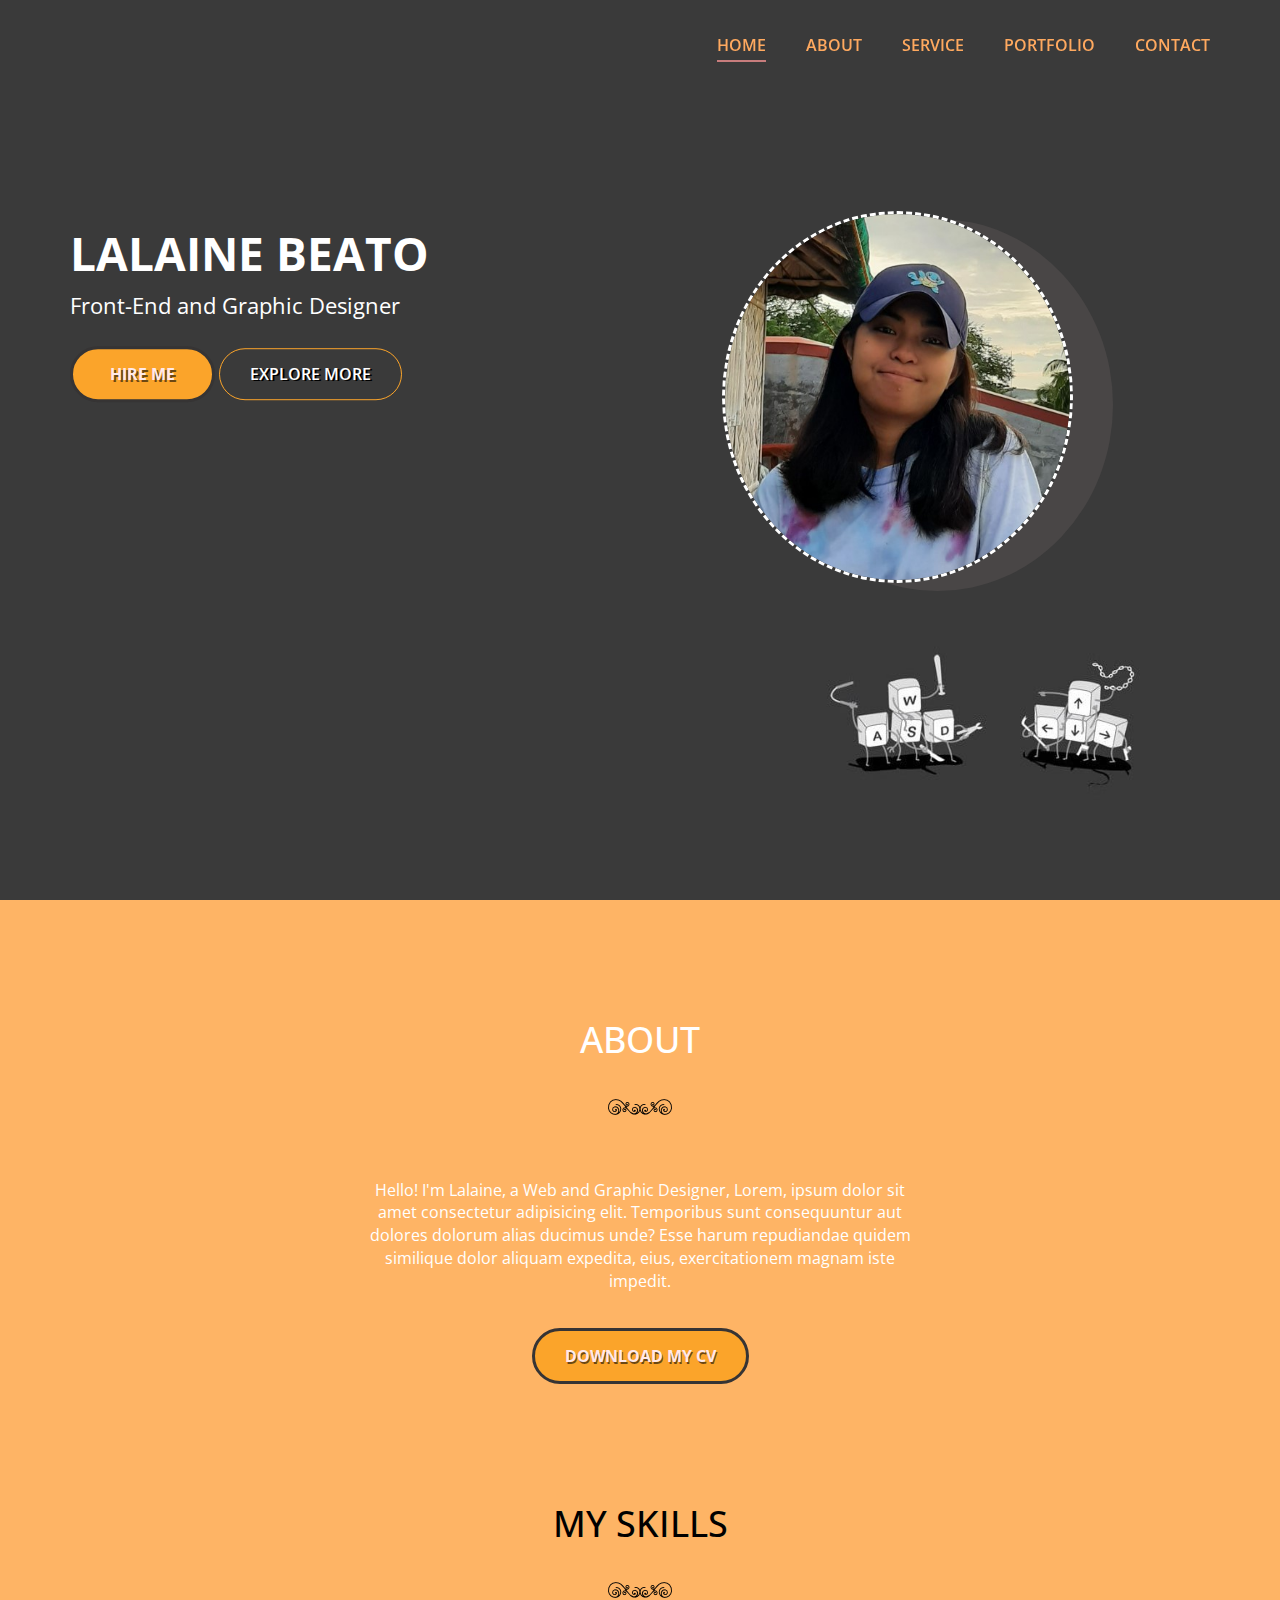
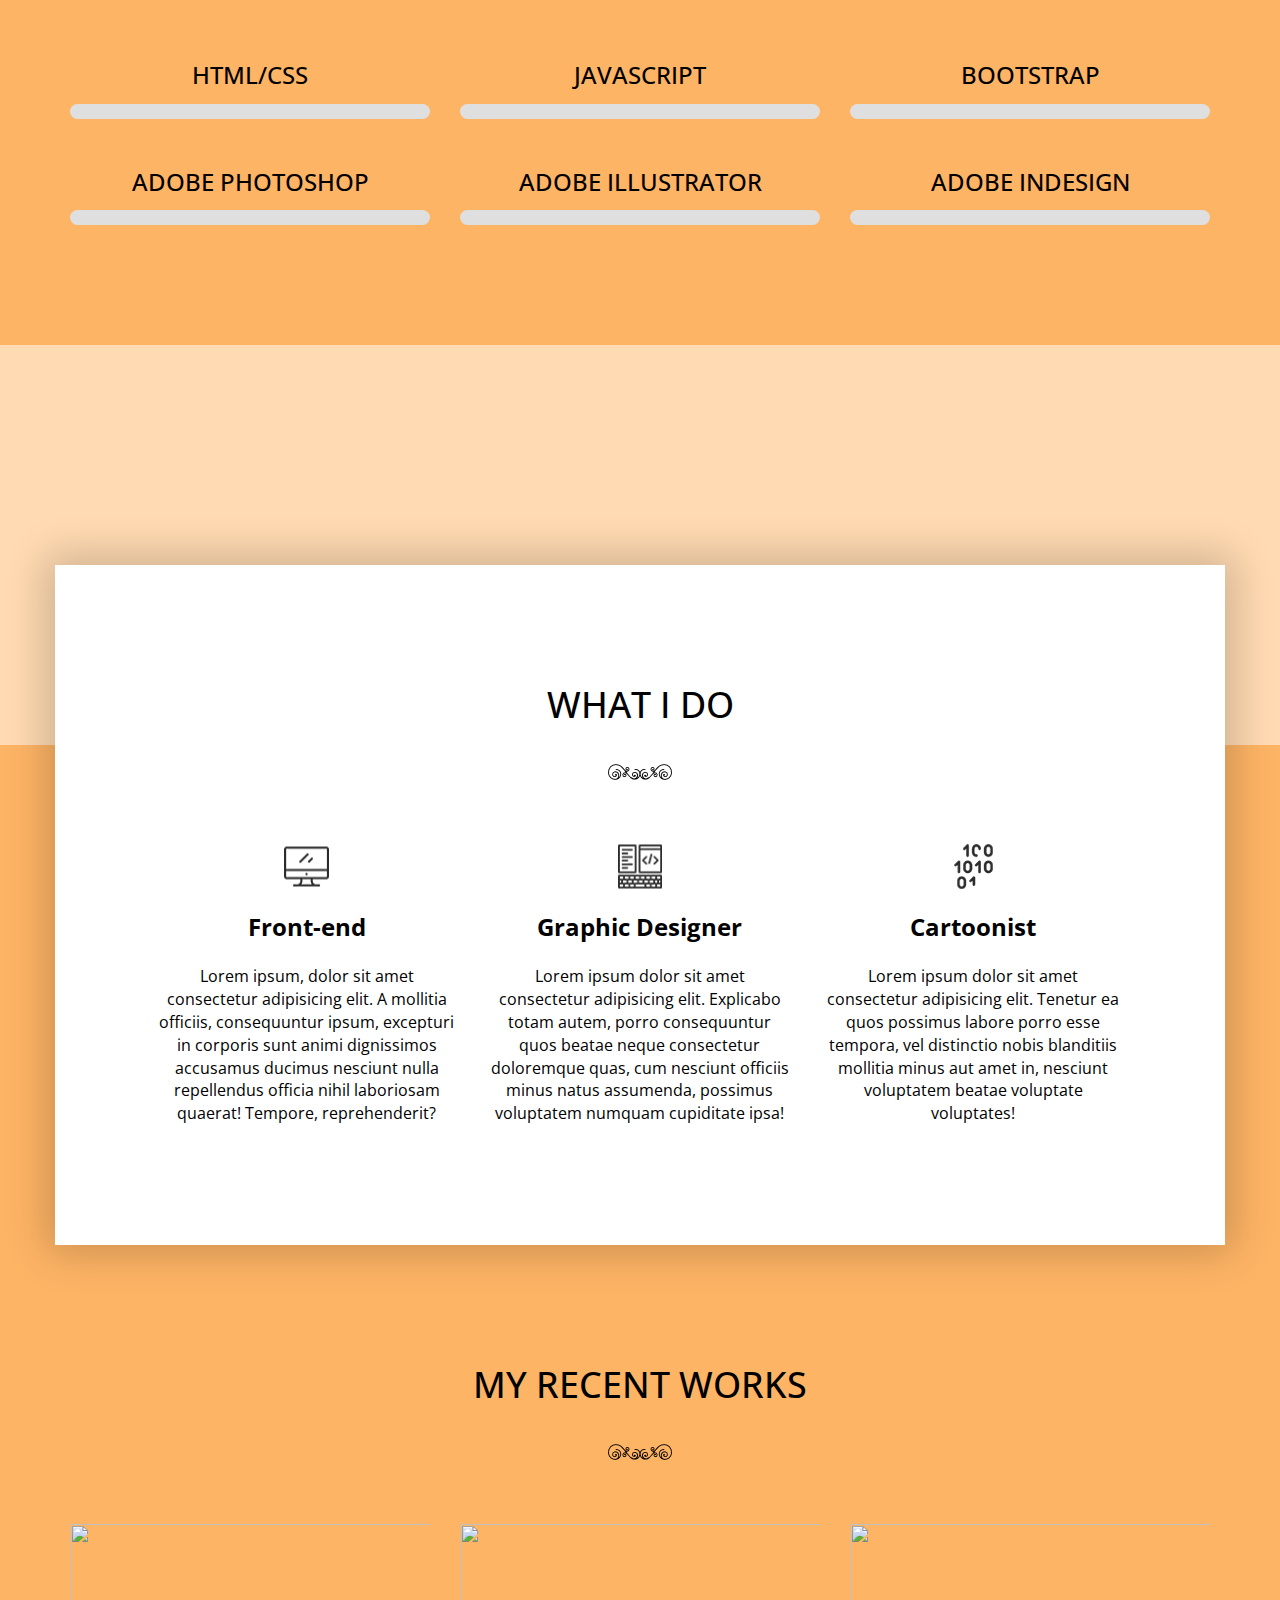
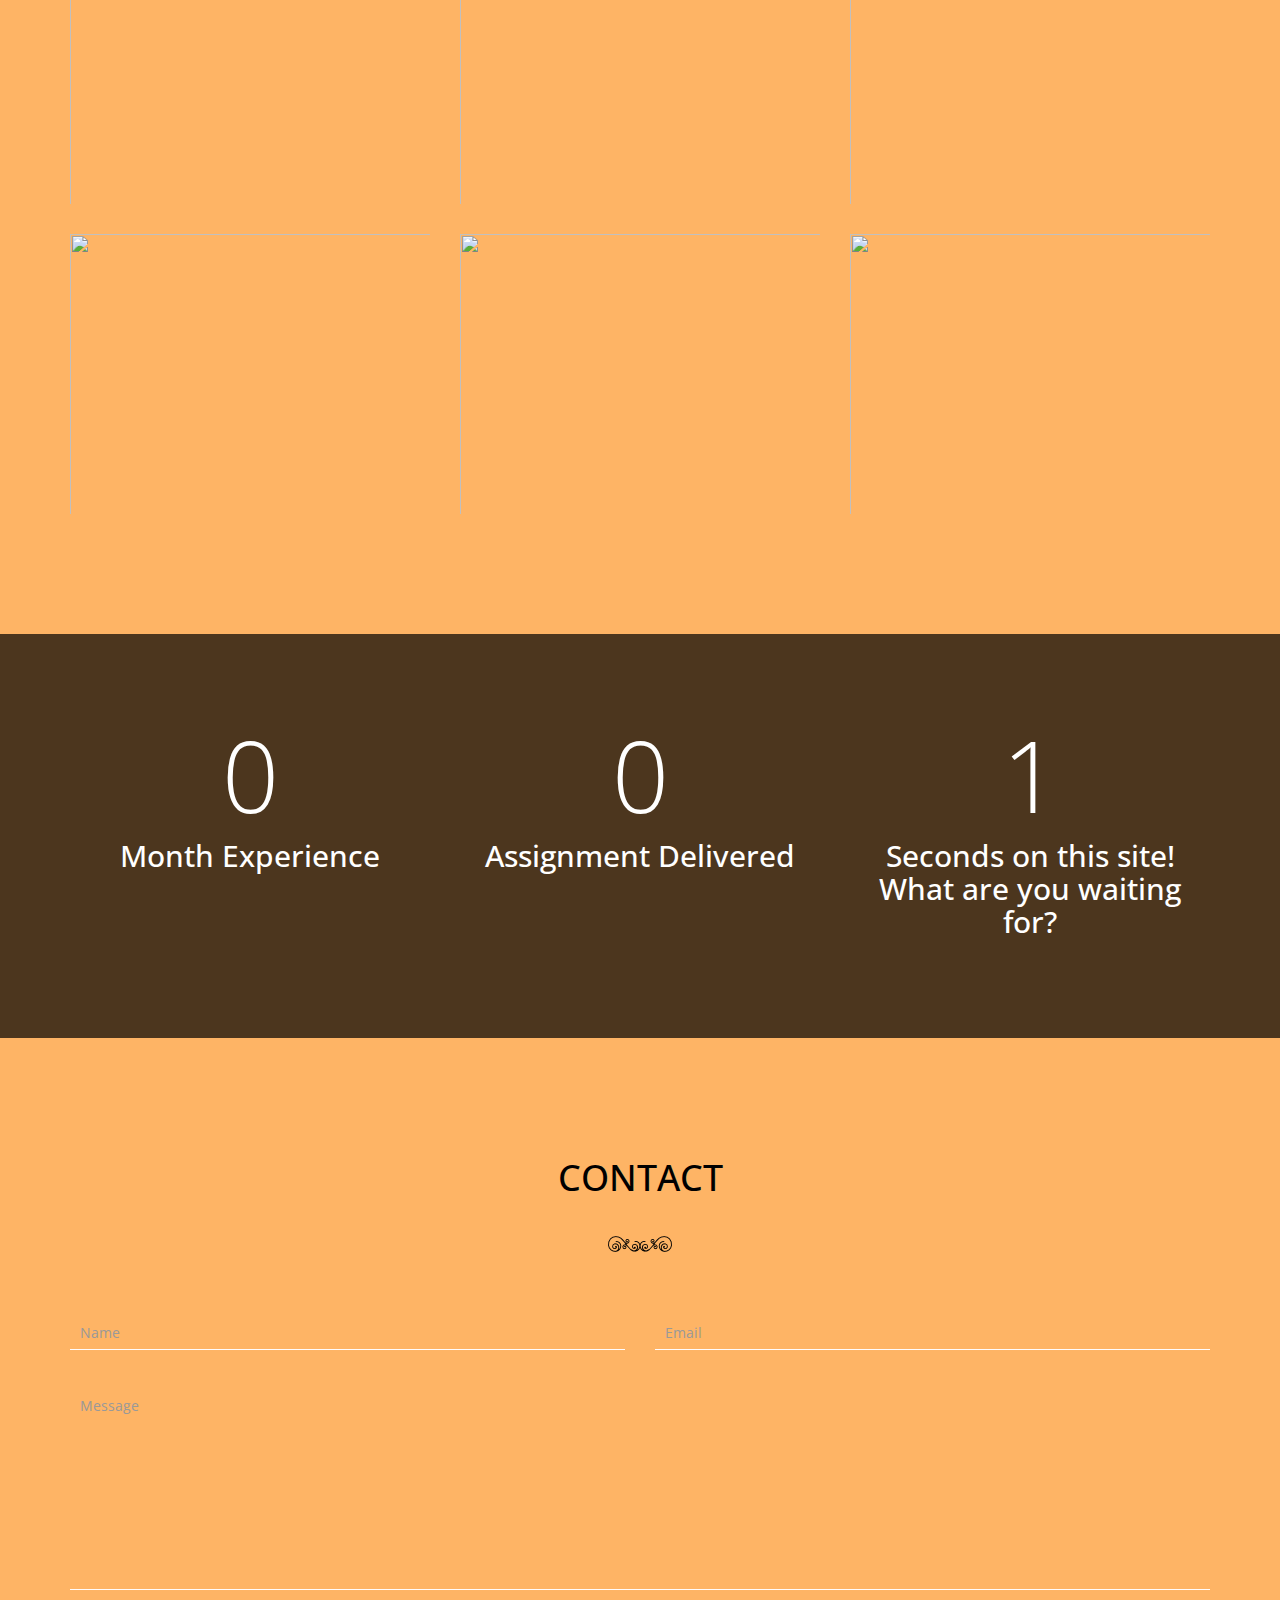
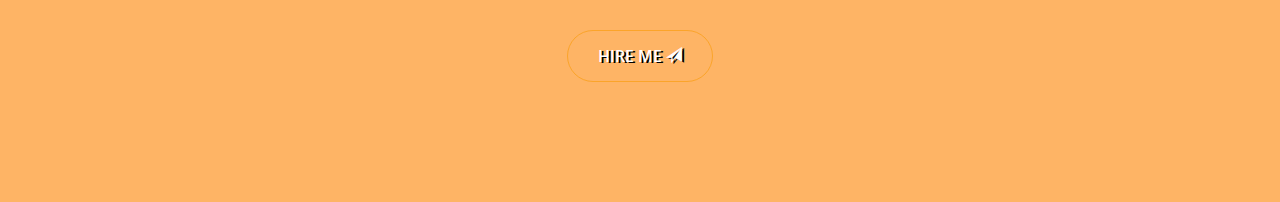
==== lalainePortfolio_2022/index.html @ b818419c "project1 and portfolio upload" ====
<!DOCTYPE html>
<html lang="en">
<head>

    <!-- Basic Page Needs
    ================================================== -->
    <meta http-equiv="Content-Type" content="text/html; charset=utf-8">
    <meta http-equiv="X-UA-Compatible" content="IE=edge">

    <title>Lalaine_Portfolio</title>

    <meta name="description" content="">
    <meta name="author" content="">
    <meta name="keywords" content="">

    <!-- Mobile Specific Metas
    ================================================== -->
    <meta name="viewport" content="width=device-width, minimum-scale=1.0, maximum-scale=1.0">
    <meta name="apple-mobile-web-app-capable" content="yes" />

    <!-- Fonts -->
    <link href="https://fonts.googleapis.com/css?family=Open+Sans:300,400,600,700" rel="stylesheet">

    <!-- 
    ================================================== -->
    <link rel="apple-touch-icon" sizes="180x180" href="">
    <link rel="icon" type="image/png" sizes="16x16" href="">

    <!-- Stylesheets
    ================================================== -->
    <!-- Bootstrap core CSS -->
    <link href="assets/css/bootstrap.min.css" rel="stylesheet">

    <!-- Custom styles for this template -->
    <link href="assets/css/style.css" rel="stylesheet">
    <link href="assets/css/responsive.css" rel="stylesheet">

    <!-- HTML5 shim and Respond.js IE8 support of HTML5 elements and media queries -->
    <!--[if lt IE 9]>
    <script src="https://oss.maxcdn.com/libs/html5shiv/3.7.0/html5shiv.js"></script>
    <script src="https://oss.maxcdn.com/libs/respond.js/1.4.2/respond.min.js"></script>
    <![endif]-->

</head>
<body>

    <header id="masthead" class="site-header" data-anchor-target=".hero" data-top="background: rgba(200,255,255,0); padding: 30px 0; box-shadow: 0px 0px 20px 6px rgba(0, 0, 0, 0);" data-top-bottom="background: rgba(255,255,255,1); padding: 10px 0; box-shadow: 0px 0px 20px 6px rgba(0, 0, 0, 0.2);">
        <nav id="primary-navigation" class="site-navigation">
            <div class="container">
                <div class="navbar-header page-scroll">

                    <button type="button" class="navbar-toggle collapsed" data-target="#portfolio-perfect-collapse" aria-expanded="false" >
                        <span class="icon-bar"></span>
                        <span class="icon-bar"></span>
                        <span class="icon-bar"></span>
                    </button>
                    
                    <a href="#hero" class="site-logo"><img src="" alt=""></a>

                </div><!-- /.navbar-header -->

                <div class="main-menu" id="portfolio-perfect-collapse">

                    <ul class="nav navbar-nav navbar-right">

                        <li class="page-scroll"><a href="#hero">Home</a></li>
                        <li class="page-scroll"><a href="#about">About</a></li>
                        <li class="page-scroll"><a href="#service">Service</a></li>
                        <li class="page-scroll"><a href="#portfolio">Portfolio</a></li>
                        <li class="page-scroll"><a href="#contact">Contact</a></li>
                        
                    </ul><!-- /.navbar-nav -->

                </div><!-- /.navbar-collapse -->

            </div>
        </nav><!-- /.primary-navigation -->
    </header><!-- /#header -->

    <div id="hero" class="hero">
        <div class="container">
            <div class="row">

                <div class="col-md-6">
                    <h1>Lalaine Beato</h1>
                    <div class="page-scroll">
                        <p class="job-title">Front-End and Graphic Designer</p>
                        <a href="#contact" class="btn btn-fill ">Hire me</a>
                        <div class="clearfix visible-xxs"></div>
                        <a href="#portfolio" class="btn btn-border">Explore more</a>
                    </div>
                </div>
            
                <div class="hero-img1">
                    <img src="assets/img/lal.jpg" alt="">
                </div>

            </div>
        </div>
    </div><!-- /.hero -->

    <main id="main" class="site-main">

        <section id="about" class="site-section section-about text-center">
            <div class="container">
                <div class="row">
                    <div class="col-md-6 col-md-offset-3">
                        <h2>About</h2>
                        <img src="assets/img/lines.png" class="img-lines" alt="lines">
                        <p>Hello! I'm Lalaine, a Web and Graphic Designer, Lorem, ipsum dolor sit amet consectetur adipisicing elit. Temporibus sunt consequuntur aut dolores dolorum alias ducimus unde? Esse harum repudiandae quidem similique dolor aliquam expedita, eius, exercitationem magnam iste impedit.</p>
                        <a href="" class="btn btn-fill" target="_blank" download>Download my cv</a>
                    </div>
                </div>
            </div>
        </section><!-- /.secton-about -->

        <section class="site-section section-skills">
            <div class="container">
                <div class="text-center">
                    <h3>My Skills</h3>
                    <img src="assets/img/lines.png" class="img-lines" alt="lines">
                </div>
                <div class="row">
                    <div class="col-md-4">
                        <div class="skill">
                            <h4>Html/css</h4>
                            <div class="progress">
                                <div class="progress-bar" role="progressbar" data-transitiongoal="100"></div><!-- /.progress-bar -->
                            </div><!-- /.progress -->
                        </div><!-- /.skill -->
                        <div class="skill">
                            <h4>Adobe Photoshop</h4>
                            <div class="progress">
                                <div class="progress-bar" role="progressbar" data-transitiongoal="75"></div><!-- /.progress-bar -->
                            </div><!-- /.progress -->
                        </div><!-- /.skill -->
                    </div>
                    <div class="col-md-4">
                        <div class="skill">
                            <h4>Javascript</h4>
                            <div class="progress">
                                <div class="progress-bar" role="progressbar" data-transitiongoal="82"></div><!-- /.progress-bar -->
                            </div><!-- /.progress -->
                        </div><!-- /.skill -->
                        <div class="skill">
                            <h4>Adobe Illustrator</h4>
                            <div class="progress">
                                <div class="progress-bar" role="progressbar" data-transitiongoal="66"></div><!-- /.progress-bar -->
                            </div><!-- /.progress -->
                        </div><!-- /.skill -->
                    </div>
                    <div class="col-md-4">
                        <div class="skill">
                            <h4>Bootstrap</h4>
                            <div class="progress">
                                <div class="progress-bar" role="progressbar" data-transitiongoal="97"></div><!-- /.progress-bar -->
                            </div><!-- /.progress -->
                        </div><!-- /.skill -->
                        <div class="skill">
                            <h4>Adobe InDesign</h4>
                            <div class="progress">
                                <div class="progress-bar" role="progressbar" data-transitiongoal="45"></div><!-- /.progress-bar -->
                            </div><!-- /.progress -->
                        </div><!-- /.skill -->
                    </div>
                </div>
            </div>
        </section><!-- /.secton-skills -->

        <section id="service" class="site-section section-services overlay text-center">
            <div class="container">
                <div class="row">
                    <div class="col-md-12">
                        <h3>What i do</h3>
                        <img src="assets/img/lines.png" class="img-lines" alt="lines">
                    </div>
                    <div class="col-sm-4">
                        <div class="service">
                            <img src="assets/img/front-end.svg" alt="Front End Developer">
                            <h4>Front-end</h4>
                            <p>Lorem ipsum, dolor sit amet consectetur adipisicing elit. A mollitia officiis, consequuntur ipsum, excepturi in corporis sunt animi dignissimos accusamus ducimus nesciunt nulla repellendus officia nihil laboriosam quaerat! Tempore, reprehenderit?</p>
                        </div><!-- /.service -->
                    </div>
                    <div class="col-sm-4">
                        <div class="service">
                            <img src="assets/img/back-end.svg" alt="Back End Developer">
                            <h4>Graphic Designer</h4>
                            <p>Lorem ipsum dolor sit amet consectetur adipisicing elit. Explicabo totam autem, porro consequuntur quos beatae neque consectetur doloremque quas, cum nesciunt officiis minus natus assumenda, possimus voluptatem numquam cupiditate ipsa!</Label></p>
                        </div><!-- /.service -->
                    </div>
                    <div class="col-sm-4">
                        <div class="service">
                            <img src="assets/img/consultancy.svg" alt="Coding">
                            <h4>Cartoonist</h4>
                            <p>Lorem ipsum dolor sit amet consectetur adipisicing elit. Tenetur ea quos possimus labore porro esse tempora, vel distinctio nobis blanditiis mollitia minus aut amet in, nesciunt voluptatem beatae voluptate voluptates!</p>
                        </div><!-- /.service -->
                    </div>
                </div>
            </div>
        </section><!-- /.secton-services -->

        <section id="portfolio" class="site-section section-portfolio">
            <div class="container">
                <div class="text-center">
                    <h3>My recent Works</h3>
                    <img src="assets/img/lines.png" class="img-lines" alt="lines">
                </div>
                <div class="row">
                    <div class="col-md-4 col-xs-6">
                        <div class="portfolio-item">
                            <img src="assets/img/portfolio-1.jpg" class="img-res" alt="">
                            <div class="portfolio-item-info">
                                <h4>Project Title</h4>
                                <a href="#" data-toggle="modal" data-target="#portfolioItem1"><span class="glyphicon glyphicon-eye-open"></span></a>
                                <a href="#"><span class="glyphicon glyphicon-link"></span></a>
                            </div><!-- /.portfolio-item-info -->
                        </div><!-- /.portfolio-item -->
                    </div>
                    <div class="col-md-4 col-xs-6">
                        <div class="portfolio-item">
                            <img src="assets/img/portfolio-2.jpg" class="img-res" alt="">
                            <div class="portfolio-item-info">
                                <h4>Project Title</h4>
                                <a href="#" data-toggle="modal" data-target="#portfolioItem2"><span class="glyphicon glyphicon-eye-open"></span></a>
                                <a href="#"><span class="glyphicon glyphicon-link"></span></a>
                            </div><!-- /.portfolio-item-info -->
                        </div><!-- /.portfolio-item -->
                    </div>
                    <div class="col-md-4 col-xs-6">
                        <div class="portfolio-item">
                            <img src="assets/img/portfolio-3.jpg" class="img-res" alt="">
                            <div class="portfolio-item-info">
                                <h4>Project Title</h4>
                                <a href="#" data-toggle="modal" data-target="#portfolioItem3"><span class="glyphicon glyphicon-eye-open"></span></a>
                                <a href="#"><span class="glyphicon glyphicon-link"></span></a>
                            </div><!-- /.portfolio-item-info -->
                        </div><!-- /.portfolio-item -->
                    </div>
                    <div class="col-md-4 col-xs-6">
                        <div class="portfolio-item">
                            <img src="assets/img/portfolio-4.jpg" class="img-res" alt="">
                            <div class="portfolio-item-info">
                                <h4>Project Title</h4>
                                <a href="#" data-toggle="modal" data-target="#portfolioItem4"><span class="glyphicon glyphicon-eye-open"></span></a>
                                <a href="#"><span class="glyphicon glyphicon-link"></span></a>
                            </div><!-- /.portfolio-item-info -->
                        </div><!-- /.portfolio-item -->
                    </div>
                    <div class="col-md-4 col-xs-6">
                        <div class="portfolio-item">
                            <img src="assets/img/portfolio-5.jpg" class="img-res" alt="">
                            <div class="portfolio-item-info">
                                <h4>Project Title</h4>
                                <a href="#" data-toggle="modal" data-target="#portfolioItem5"><span class="glyphicon glyphicon-eye-open"></span></a>
                                <a href="#"><span class="glyphicon glyphicon-link"></span></a>
                            </div><!-- /.portfolio-item-info -->
                        </div><!-- /.portfolio-item -->
                    </div>
                    <div class="col-md-4 col-xs-6">
                        <div class="portfolio-item">
                            <img src="assets/img/portfolio-6.jpg" class="img-res" alt="">
                            <div class="portfolio-item-info">
                                <h4>Project Title</h4>
                                <a href="#" data-toggle="modal" data-target="#portfolioItem6"><span class="glyphicon glyphicon-eye-open"></span></a>
                                <a href="#"><span class="glyphicon glyphicon-link"></span></a>
                            </div><!-- /.portfolio-item-info -->
                        </div><!-- /.portfolio-item -->
                    </div>
                </div>
            </div>
        </section><!-- /.secton-portfolio -->

        <section class="site-section section-counters text-center">
            <div class="container">
                <div class="row">
                    <div class="col-sm-4 col-xs-12">
                        <p class="counter start" data-to="1" data-speed="2022">0</p>
                        <h4>Month Experience</h4>
                    </div>
                    <div class="col-sm-4 col-xs-12">
                        <p class="counter start" data-to="8" data-speed="2022">0</p>       
                        <h4>Assignment Delivered</h4>      
                    </div>
                    <div class="col-sm-4 col-xs-12">
                        <p id="infinity" class="counter" data-from="0" data-to="1" data-speed="1000">0</p>
                        <h4>Seconds on this site!<br>What are you waiting for?</h4>
                    </div>
                </div>
            </div>
        </section><!-- /.section-counters -->

        <section id="contact" class="site-section section-form text-center">
            <div class="container">

                <h3>Contact</h3>
                <img src="assets/img/lines.png" class="img-lines" alt="lines">
                <form>
                    <div class="row">
                        <div class="col-sm-6">
                            <input type="text" name="name" class="form-control mt-x-0" placeholder="Name" required>
                        </div>
                        <div class="col-sm-6">
                            <input type="email" name="email" class="form-control" placeholder="Email" required>   
                        </div>
                        <div class="col-sm-12">
                            <textarea name="message" id="mesaage" class="form-control" placeholder="Message" required></textarea>
                        </div>
                    </div>
                    <button href="#" class="btn btn-border" type="submit">Hire Me <span class="glyphicon glyphicon-send"></span></button>
                </form>
            </div>
        </section><!-- /.section-form -->

    </main><!-- /#main -->

    <footer id="colophon" class="site-footer">
        <div class="container">
            <div class="row">
                <div class="col-sm-4 col-xs-12">
                    <a class="icon facebook-bg" href="#"><i class="icon-facebook"></i></a>
                    <a class="icon twitter-bg" href="#"><i class="icon-twitter"></i></a>
                    <a class="icon gplus-bg" href="#"><i class="icon-linkedin"></i></a>
                    <a class="icon linkedin-bg" href="#"><i class="icon-gplus"></i></a>
                </div>
                <div class="col-sm-4 col-sm-offset-0 col-xs-6 col-xs-offset-3"><p class="copyright">2017. All Rights Reserved</p></div>
                <div class="col-sm-4 col-xs-3">
                    <div class="text-right page-scroll">
                        <a class="icon icon-up-bg" href="#hero"><i class="icon-up"></i></a>
                    </div>
                </div>
            </div>
        </div>
    </footer><!-- /#footer -->

    <!-- Modals -->
    <div id="portfolioItem1" class="modal fade" role="dialog">
      <div class="modal-dialog">
        <div class="modal-content">
          <div class="modal-header">
            <a class="close" data-dismiss="modal"><span class="glyphicon glyphicon-remove"></span></a>
            <img class="img-res" src="assets/img/portfolio-1.jpg" alt="">
          </div>
          <div class="modal-body">
            <h4 class="modal-title">Project title</h4>
            <p>Lorem ipsum dolor sit amet, consectetur adipiscing elit. Donec commodo finibus tristique. Maecenas dignissim condimentum sem eu tincidunt. Curabitur in dui quis magna vestibulum pulvinar a ut urna. Nam pellentesque mattis urna. Aenean eget lectus sit amet turpis facilisis consectetur quis vel ante. Integer in massa ut nibh ultricies sagittis imperdiet in ante. Nam sed turpis vel ante placerat feugiat ac tempus magna. Nam aliquet ullamcorper dolor non hendrerit.</p>
          </div>
          <div class="modal-footer">
            <a href="#" class="btn btn-fill">Visit Page</a>
          </div>
        </div><!-- /.modal-content -->
      </div><!-- /.modal-dialog -->
    </div><!-- /.modal -->

    <div id="portfolioItem2" class="modal fade" role="dialog">
      <div class="modal-dialog">
        <div class="modal-content">
          <div class="modal-header">
            <a class="close" data-dismiss="modal"><span class="glyphicon glyphicon-remove"></span></a>
            <img class="img-res" src="assets/img/portfolio-2.jpg" alt="">
          </div>
          <div class="modal-body">
            <h4 class="modal-title">Project title</h4>
            <p>Lorem ipsum dolor sit amet, consectetur adipiscing elit. Donec commodo finibus tristique. Maecenas dignissim condimentum sem eu tincidunt. Curabitur in dui quis magna vestibulum pulvinar a ut urna. Nam pellentesque mattis urna. Aenean eget lectus sit amet turpis facilisis consectetur quis vel ante. Integer in massa ut nibh ultricies sagittis imperdiet in ante. Nam sed turpis vel ante placerat feugiat ac tempus magna. Nam aliquet ullamcorper dolor non hendrerit.</p>
          </div>
          <div class="modal-footer">
            <a href="#" class="btn btn-fill">Visit Page</a>
          </div>
        </div><!-- /.modal-content -->
      </div><!-- /.modal-dialog -->
    </div><!-- /.modal -->

    <div id="portfolioItem3" class="modal fade" role="dialog">
      <div class="modal-dialog">
        <div class="modal-content">
          <div class="modal-header">
            <a class="close" data-dismiss="modal"><span class="glyphicon glyphicon-remove"></span></a>
            <img class="img-res" src="assets/img/portfolio-3.jpg" alt="">
          </div>
          <div class="modal-body">
            <h4 class="modal-title">Project title</h4>
            <p>Lorem ipsum dolor sit amet, consectetur adipiscing elit. Donec commodo finibus tristique. Maecenas dignissim condimentum sem eu tincidunt. Curabitur in dui quis magna vestibulum pulvinar a ut urna. Nam pellentesque mattis urna. Aenean eget lectus sit amet turpis facilisis consectetur quis vel ante. Integer in massa ut nibh ultricies sagittis imperdiet in ante. Nam sed turpis vel ante placerat feugiat ac tempus magna. Nam aliquet ullamcorper dolor non hendrerit.</p>
          </div>
          <div class="modal-footer">
            <a href="#" class="btn btn-fill">Visit Page</a>
          </div>
        </div><!-- /.modal-content -->
      </div><!-- /.modal-dialog -->
    </div><!-- /.modal -->

    <div id="portfolioItem4" class="modal fade" role="dialog">
      <div class="modal-dialog">
        <div class="modal-content">
          <div class="modal-header">
            <a class="close" data-dismiss="modal"><span class="glyphicon glyphicon-remove"></span></a>
            <img class="img-res" src="assets/img/portfolio-4.jpg" alt="">
          </div>
          <div class="modal-body">
            <h4 class="modal-title">Project title</h4>
            <p>Lorem ipsum dolor sit amet, consectetur adipiscing elit. Donec commodo finibus tristique. Maecenas dignissim condimentum sem eu tincidunt. Curabitur in dui quis magna vestibulum pulvinar a ut urna. Nam pellentesque mattis urna. Aenean eget lectus sit amet turpis facilisis consectetur quis vel ante. Integer in massa ut nibh ultricies sagittis imperdiet in ante. Nam sed turpis vel ante placerat feugiat ac tempus magna. Nam aliquet ullamcorper dolor non hendrerit.</p>
          </div>
          <div class="modal-footer">
            <a href="#" class="btn btn-fill">Visit Page</a>
          </div>
        </div><!-- /.modal-content -->
      </div><!-- /.modal-dialog -->
    </div><!-- /.modal -->

    <div id="portfolioItem5" class="modal fade" role="dialog">
      <div class="modal-dialog">
        <div class="modal-content">
          <div class="modal-header">
            <a class="close" data-dismiss="modal"><span class="glyphicon glyphicon-remove"></span></a>
            <img class="img-res" src="assets/img/portfolio-5.jpg" alt="">
          </div>
          <div class="modal-body">
            <h4 class="modal-title">Project title</h4>
            <p>Lorem ipsum dolor sit amet, consectetur adipiscing elit. Donec commodo finibus tristique. Maecenas dignissim condimentum sem eu tincidunt. Curabitur in dui quis magna vestibulum pulvinar a ut urna. Nam pellentesque mattis urna. Aenean eget lectus sit amet turpis facilisis consectetur quis vel ante. Integer in massa ut nibh ultricies sagittis imperdiet in ante. Nam sed turpis vel ante placerat feugiat ac tempus magna. Nam aliquet ullamcorper dolor non hendrerit.</p>
          </div>
          <div class="modal-footer">
            <a href="#" class="btn btn-fill">Visit Page</a>
          </div>
        </div><!-- /.modal-content -->
      </div><!-- /.modal-dialog -->
    </div><!-- /.modal -->

    <div id="portfolioItem6" class="modal fade" role="dialog">
      <div class="modal-dialog">
        <div class="modal-content">
          <div class="modal-header">
            <a class="close" data-dismiss="modal"><span class="glyphicon glyphicon-remove"></span></a>
            <img class="img-res" src="assets/img/portfolio-6.jpg" alt="">
          </div>
          <div class="modal-body">
            <h4 class="modal-title">Project title</h4>
            <p>Lorem ipsum dolor sit amet, consectetur adipiscing elit. Donec commodo finibus tristique. Maecenas dignissim condimentum sem eu tincidunt. Curabitur in dui quis magna vestibulum pulvinar a ut urna. Nam pellentesque mattis urna. Aenean eget lectus sit amet turpis facilisis consectetur quis vel ante. Integer in massa ut nibh ultricies sagittis imperdiet in ante. Nam sed turpis vel ante placerat feugiat ac tempus magna. Nam aliquet ullamcorper dolor non hendrerit.</p>
          </div>
          <div class="modal-footer">
            <a href="#" class="btn btn-fill">Visit Page</a>
          </div>
        </div><!-- /.modal-content -->
      </div><!-- /.modal-dialog -->
    </div><!-- /.modal -->

    <!-- Bootstrap core JavaScript
    ================================================== -->
    <!-- Placed at the end of the document so the pages load faster -->
    <script src="https://ajax.googleapis.com/ajax/libs/jquery/3.1.1/jquery.min.js"></script>
    <script src="assets/js/bootstrap.min.js"></script>
    <script src="https://cdnjs.cloudflare.com/ajax/libs/jquery-easing/1.4.1/jquery.easing.min.js"></script>
    <script src="assets/js/skrollr.min.js"></script>
    <script src="https://cdnjs.cloudflare.com/ajax/libs/bootstrap-progressbar/0.9.0/bootstrap-progressbar.min.js"></script>
    <script src="assets/js/jquery.countTo.min.js"></script>
    <script src="assets/js/script.js"></script>
  
</body>
</html>
---- lalainePortfolio_2022/assets/css/style.css ----
/*
 * Theme Name: 
 * Theme URI: 
 * Version: 1.0
 * */

/* FONT
================================================== */
@font-face {
  font-family: 'fontello';
  src: url('../fonts/fontello.eot?37927580');
  src: url('../fonts/fontello.eot?37927580#iefix') format('embedded-opentype'),
       url('../fonts/fontello.woff2?37927580') format('woff2'),
       url('../fonts/fontello.woff?37927580') format('woff'),
       url('../fonts/fontello.ttf?37927580') format('truetype'),
       url('../fonts/fontello.svg?37927580#fontello') format('svg');
  font-weight: normal;
  font-style: normal;
}
 
 [class^="icon-"]:before, [class*=" icon-"]:before {
  font-family: "fontello";
  font-style: normal;
  font-weight: normal;
  speak: none;
  display: inline-block;
  text-decoration: inherit;
  width: 1em;
  margin-right: .2em;
  text-align: center;
  font-variant: normal;
  text-transform: none;
  line-height: 1em;
  margin-left: .2em;
  -webkit-font-smoothing: antialiased;
  -moz-osx-font-smoothing: grayscale;
}
 
.icon-twitter:before { content: '\f099'; } /* '' */
.icon-facebook:before { content: '\f09a'; } /* '' */
.icon-gplus:before { content: '\f0d5'; } /* '' */
.icon-linkedin:before { content: '\f0e1'; } /* '' */
.icon-linkedin:before { content: '\f0e1'; } /* '' */
.icon-up:before { content: '\f176'; } /* '' */

/* CUSTOM RESETS
================================================== */
a {
    transition: color 0.25s ease-in-out;
    -moz-transition: color 0.25s ease-in-out;
    -webkit-transition: color 0.25s ease-in-out;
    -o-transition: color 0.25s ease-in-out;
    -ms-transition: color 0.25s ease-in-out;
}

a:focus,
a:hover {
    outline: 0 none;
    text-decoration: none;
}

h4 {
    font-size: 30px;
}

/* Buttons */ 
.btn {
    min-width: 145px;
    line-height: 50px;
    padding: 0 30px;
    font-size: 16px;
    font-weight: 600;
    text-transform: uppercase;
    border-radius: 0;
    transition: box-shadow 0.25s ease-in-out;
    -moz-transition: box-shadow 0.25s ease-in-out;
    -webkit-transition: box-shadow 0.25s ease-in-out;
    -o-transition: box-shadow 0.25s ease-in-out;
    -ms-transition: box-shadow 0.25s ease-in-out;
}

.btn-fill {
    color: rgb(255, 233, 233);
    background-color:  #fba42a; 
    border-radius: 30px;
    border: solid rgb(54, 52, 52);
    text-shadow: rgba(0, 0, 0, 0.566) 1.5px 2px;
    font-weight: bold;
}

.btn-border {
    background-color: transparent;
    color: #ffffff;
    border: 1px solid #fba42a; 
    border-radius: 30px;
    text-shadow: #000 2px 1px;
}

.btn-fill:hover,
.btn-fill:focus {
    color: rgb(15, 14, 14);
}

.btn:hover,
.btn:focus {
    box-shadow: 0px 10px 15px 0px rgba(255, 255, 255, 0.15);
    color: #ffffff;
}

/* Input fields */
.form-control {
    padding-left: 10px;
    border: 0;
    border-bottom: 1px solid #fffbfb;
    border-radius: 0;
    background-color: transparent; 
    box-shadow: none;
    outline: 0 none transparent;
    -webkit-appearance:none;
    color: white;
 }

textarea {
    margin-top: 40px;
    min-height: 200px;
    resize: none;
}

.form-control:focus {
    box-shadow: none;
    border-bottom-color: #e1e1e1;
}

::-moz-placeholder,
::-webkit-input-placeholder {
    font-size: 16px;
}

/* LAYOUT
================================================== */
html, body {
    width: 100%;
    height: 100%;
    margin: 0;
    padding: 0;
    font-family: 'Open Sans', sans-serif;
    font-size: 16px;
    color: #000000;
}
.col-md-6{
    color: #fff;
}

.img-res {
    display: block;
    width: 100vw;
    height: 100vh;
    max-width: 100%;
    max-height: 100%;
    object-fit: cover;
}

.visible-xxs {
    display: none;
}

/* Background-color */
.gray-bg {
    background-color: #e1e1e1;
}

/* HEADER
================================================== */
.site-header {
    position: fixed;
    top: 0;
    width: 100%;
    background-color: transparent;
    z-index: 5;
}

.site-logo img {
    padding-bottom: 2px;
}

/* Navigation */
.navbar-nav > li > a {
    padding: 5px 0;
    font-weight: 600;
    color: #ffa95f;
    text-transform: uppercase;
    border-bottom: 2px solid transparent;
    transition: border-color 0.25s ease-in-out;
    -moz-transition: border-color 0.25s ease-in-out;
    -webkit-transition: border-color 0.25s ease-in-out;
    -o-transition: border-color 0.25s ease-in-out;
    -ms-transition: border-color 0.25s ease-in-out;
}

.navbar-nav.navbar-right {
    margin-right: 0;
}

.navbar-nav > li + li > a {
    margin-left: 40px;
}

.navbar-nav > li > a:hover,
.navbar-nav > li.active > a,
.nav > li > a:hover,
.nav > li.active > a {
    background-color: transparent;
    border-bottom: 2px solid #c87d7d;
}

.nav > li > a:focus {
    background-color: transparent;
}

/* HERO
================================================== */
.hero { 
    background: url(../img/hero.jpg) no-repeat center / cover; 
    height: 100%;
    width: 100%;
    min-height: 700px;
}

.hero .container {
    position: relative;
    height: 100%;
}

.hero .col-md-6:first-child {
    position: absolute;
    top: 35%;
    left: 0;
    transform: translateY(-50%);
    -webkit-transform: translateY(-50%);
    -ms-transform: translateY(-50%);
    -moz-transform: translateY(-50%);
    -o-transform: translateY(-50%);
    z-index: 2;
}

.hero .col-md-6:last-child {
    position: absolute;
    right: 0;
    bottom: 0;
}

.hero h1 {
    font-size: 46px;
    font-weight: 700;
    margin: 0 0 15px;
    text-transform: uppercase;
}

.job-title {
    font-size: 22px;
    margin-bottom: 30px;
    line-height: 1;
} 

.hero img {
    height: 600px;
}

.hero-img1 img{
    margin-left: 57%;
    margin-top: 18%;
    width: 30%;
    height: 30%;
    border-radius: 50%;
    box-shadow: #494646 40px 8px ;
    border: dashed white;
    

}

/* SITEMAIN
================================================== */
.site-main {
    position: relative;
    margin-bottom: 100px;
    background-color: rgb(254, 180, 101);
    z-index: 1;
}
/* site-section */
.site-section {
   padding-top: 120px;
}

.site-section h2,
.site-section h3 {
    font-size: 36px;
    margin: 0;
    text-transform: uppercase;
}

.img-lines {
    margin: 15px 0 40px;
}

.site-section p {
    margin-bottom: 35px;
}

/* Section: Skills */
.section-skills {
    padding-bottom: 120px;
}

.skill + .skill {
    margin-top: 50px;
}

.skill h4 {
    font-size: 24px;
    text-transform: uppercase;
    margin: 0 0 15px;
    text-align: center;
}

.progress {
    height: 15px;
    margin-bottom: 0;
    border-radius: 10px;
    background-color: #dfdfdf;
    box-shadow: none;
}

.progress-bar {
    background-color: #e7dbdb;  
   
}

/* Section: Services */
.section-services {
    position: relative;
    padding-top: 220px;
}

.section-services:before {
    content: '';
    background: url(../img/services-bg.jpg) no-repeat fixed center / cover;
    width: 100%;
    height: 400px; 
    position: absolute;
    left: 0;
    top: 0;
}

.overlay:after {
    content: '';
    width: 100%;
    height: 400px; 
    position: absolute;
    background-color: rgba(255,255,255,0.5);
    top: 0;
    left: 0;
    z-index: 0;
}

.section-services .container {
    padding: 120px 100px;
    position: relative;
    background-color: #fff;
    box-shadow: 0px 0px 40px 8px rgba(0, 0, 0, 0.2);
    z-index: 1;
}

.service h4 {
    margin: 25px 0;
    font-size: 24px;
    font-weight: 700;
}

.service p {
    color: #000;
    margin-bottom: 0;
}

/* Section: Portfolio */
.section-portfolio {
    padding-bottom: 120px;
}

.portfolio-item {
    height: 280px;
    margin-bottom: 30px;
    position: relative;
}

.section-portfolio .col-md-4:nth-last-child(-n+3) .portfolio-item {
    margin-bottom: 0;
}

.portfolio-item:before {
    content: '';
    height: 100%;
    width: 100%;
    position: absolute;
    top: 0;
    left: 0;
    z-index: 1;
    transition: background-color 0.25s ease-in-out;
    -moz-transition: background-color 0.25s ease-in-out;
    -webkit-transition: background-color 0.25s ease-in-out;
    -o-transition: background-color 0.25s ease-in-out;
    -ms-transition: background-color 0.25s ease-in-out;
}

.portfolio-item:hover:before{
    background-color: rgba(33,33,33,0.6);
}

.portfolio-item-info {
    position: absolute;
    top: 150px;
    left: 0px;
    z-index: 999;
    opacity: 0;
    transition: opacity 0.25s ease-in-out, left 0.25s ease-in-out;
    -moz-transition: opacity 0.25s ease-in-out, left 0.25s ease-in-out;
    -webkit-transition: opacity 0.25s ease-in-out, left 0.25s ease-in-out;
    -o-transition: opacity 0.25s ease-in-out, left 0.25s ease-in-out;
    -ms-transition: opacity 0.25s ease-in-out, left 0.25s ease-in-out;
}

.portfolio-item:hover .portfolio-item-info {
    left: 50px;
    opacity: 1;
}

.portfolio-item-info h4 {
    margin: 0 0 20px;
    font-weight: 700;
    color: #fff;
}

.portfolio-item-info a {
    padding: 6px 7px 4px;
    font-size: 12px;
    border: 1px solid #fff;
    border-radius: 50px;
    color: #fff;
    transition: color 0.25s ease-in-out, background-color 0.25s ease-in-out;
    -moz-transition: color 0.25s ease-in-out, background-color 0.25s ease-in-out;
    -webkit-transition: color 0.25s ease-in-out, background-color 0.25s ease-in-out;
    -o-transition: color 0.25s ease-in-out, background-color 0.25s ease-in-out;
    -ms-transition: color 0.25s ease-in-out, background-color 0.25s ease-in-out;
}

.portfolio-item-info a:hover {
    color: #212121;
    background-color: #fff;
}

.section-portfolio .btn {
    margin-top: 10px;
}

/* Modal */
.modal {
    z-index: 9999;
}

.modal-content {
    border-radius: 0;
    box-shadow: 0px 0px 40px 8px rgba(0, 0, 0, 0.2);
}

.modal-header {
    position: relative;
    padding: 0;
    height: 500px;
}

.modal-header .close {
    position: absolute;
    right: 0;
    padding: 10px 11px;
    margin-top: 0;
    background-color: #fff;
    font-size: 16px;
    color: #212121;
    border-left: 1px solid #212121;
    border-bottom: 1px solid #212121;
    opacity: 1;
    transition: box-shadow 0.25s ease-in-out;
    -moz-transition: box-shadow 0.25s ease-in-out;
    -webkit-transition: box-shadow 0.25s ease-in-out;
    -o-transition: box-shadow 0.25s ease-in-out;
    -ms-transition: box-shadow 0.25s ease-in-out;
}

.modal-header .close:hover {
    box-shadow: 0px 10px 18px 0px rgba(0, 0, 0, 0.2);
}

.modal-body h4 {
    font-weight: 700;
}

.modal-footer {
    text-align: center;
}

/* Section: Counters */
.section-counters {
    background: url(../img/counters-bg.jpg) no-repeat fixed center / cover;
    width: 100%;
    padding: 100px 0;
    position: relative;
}

.section-counters:before {
    content: '';
    position: absolute;
    top: 0;
    left: 0;
    width: 100%;
    height: 100%;
    background-color: rgba(0,0,0,0.7);
}

.section-counters h4 {
    color: #fff;
    margin: 25px 0 0;
}

.site-section p.counter {
    font-size: 100px;
    font-weight: 300;
    color: #fff;
    margin: 0;
    line-height: 0.8;
}

/* Section: Form*/
.section-form {
    padding-bottom: 120px;
}

.section-form .btn {
    margin-top: 40px;
}

/* FOOTER
================================================== */
.site-footer {
    position: fixed;
    bottom: 0;
    padding: 30px 0;
    width: 100%;
    background-color: #212121;
    z-index: -1;
}

.icon {
    line-height: 40px;
    padding: 9px 11px;
    color: #fff;
    border: 1px solid #fff;
    border-radius: 50%;
}

.icon + .icon {
    margin-left: 5px;
}

.icon i:before {
    margin:0;
}

.icon:hover {
    background-color: #fff;
}

.site-footer a {
    transition: color 0.25s ease-in-out, background-color 0.25s ease-in-out;
    -moz-transition: color 0.25s ease-in-out, background-color 0.25s ease-in-out;
    -webkit-transition: color 0.25s ease-in-out, background-color 0.25s ease-in-out;
    -o-transition: color 0.25s ease-in-out, background-color 0.25s ease-in-out;
    -ms-transition: color 0.25s ease-in-out, background-color 0.25s ease-in-out;
}

a.twitter-bg:hover {color: #55acee;}
a.facebook-bg:hover{color: #3b5998;}
a.gplus-bg:hover{color: #007bb5;} 
a.linkedin-bg:hover {color: #dd4b39;}
a.icon-up-bg:hover {color: #212121;}

.copyright {
    margin-bottom: 0;
    line-height: 40px;
    color: #fff;
    text-align: center;
}
---- lalainePortfolio_2022/assets/css/responsive.css ----
/*==========  Non-Mobile First Method  ==========*/

/* Large Devices, Wide Screens */
@media only screen and (max-width : 1199px) {
	/* HEADER
	================================================== */
	/* Navigation */
	.navbar-nav > li + li > a {
	    margin-left: 30px;
	}

	/* HERO
	================================================== */
	.hero {
		min-height: 600px;
	}

	.hero img {
		height: 500px;
	}

	.hero img img1{
		width: 100%;
  		height: auto;
	}

	/* SITEMAIN
	================================================== */
	/* Modal */
	.modal-header {
		height: 400px;
	}
}

/* Medium Devices, Desktops */
@media only screen and (max-width : 991px) {
	/* CUSTOM RESETS
	================================================== */
	h4 {
		font-size: 24px;
	}

	/* Buttons */ 
	.btn {
	    min-width: 120px;
	    line-height: 40px;
	    padding: 0 25px;
	    font-size: 14px;
	} 

	/* HEADER
	================================================== */
	/* Navigation */
	.navbar-nav > li > a {
		font-size: 14px;
	}

	.navbar-nav > li + li > a {
	    margin-left: 20px;
	}

	/* HERO
	================================================== */
	.hero h1 {
		font-size: 38px
	}

	.job-title {
		font-size: 20px;
	}

	.hero img {
		height: 420px;
	}

	/* SITEMAIN
	================================================== */
	.site-section {
		padding-top: 90px;
	}

	.section-skills,
	.section-portfolio,
	.section-form {
	    padding-bottom: 90px;
	}

	.site-section h2,
	.site-section h3 {
		font-size: 32px
	}

	/* Section: Skills */
	.section-skills .col-md-4 + .col-md-4,
	.skill + .skill {
		margin-top: 20px;
	}

	.skill h4 {
		font-size: 22px;
	}

	/* Section: Services */
	.section-services{
		padding-top: 200px;
	}

	.section-services .container {
		padding: 70px 90px;
	}
	
	.service h4 {
		font-size: 22px; 
	}

	/* Section: Portfolio */
	.section-portfolio .col-md-4:nth-last-child(-n+3) .portfolio-item {
	    margin-bottom: 30px;
	}

	.section-portfolio .col-md-4:nth-last-child(-n+2) .portfolio-item {
	    margin-bottom: 0;
	}

	/* Section: Counters */
	.section-counters {
		padding: 70px 0;
	}

	.site-section p.counter {
		font-size: 80px;
	}

	/* Modal */
	.modal-header {
		height: 350px;
	}
}

/* Small Devices, Tablets */
@media only screen and (max-width : 767px) {
	/* CUSTOM RESETS
	================================================== */
	h4 {
		font-size: 20px;
	}

	/* Buttons */ 
	.btn {
	    min-width: 100px;
	    line-height: 30px;
	    padding: 0 20px;
	} 

	/* Input fields */
	.form-control {
	 	margin-top: 25px;
	}

	/* Margin and Paddings Resets */
	.mt-x-0 {
	    margin-top: 0;
	}

	/* HEADER
	================================================== */
	.site-logo {
		padding-left: 15px;
	}

	.site-logo img {
		height: 22px;
	}

	/* Navigation */
	.navbar-toggle {
	    margin: 0 15px 0 0;
	    padding: 5px 0;
	   	border: 0;
	}

	.navbar-toggle .icon-bar {
		height: 1px;
		width: 30px;
	    background-color: #212121;
	    -webkit-transition: all 0.3s;
	    -moz-transition: all 0.3s;
	    -ms-transition: all 0.3s;
	    -o-transition: all 0.3s;
	    transition: all 0.3s;
	}

	.navbar-toggle .icon-bar + .icon-bar {
		margin-top: 6px; 
	}

	.navbar-toggle.act .icon-bar:first-child, 
	.navbar-toggle.act .icon-bar:last-child  { 
	    position: absolute;
	    top: 10px;
	    height: 2px;
	    background-color: #fff;
	}

	.navbar-toggle.act .icon-bar:first-child {
		-webkit-transform: rotate(45deg);
		-moz-transform: rotate(45deg);
		-ms-transform: rotate(45deg);
		-o-transform: rotate(45deg);
		transform: rotate(45deg);
	}

	.navbar-toggle.act .icon-bar:last-child  {
		-webkit-transform: rotate(-45deg);
		-moz-transform: rotate(-45deg);
		-ms-transform: rotate(-45deg);
		-o-transform: rotate(-45deg);
		transform: rotate(-45deg);
	}

	.navbar-toggle.act .icon-bar:nth-child(2) {
		opacity: 0;
	}

	.navbar-toggle.act .icon-bar + .icon-bar  {
	    margin-top: 0px;
	}

	.navbar-nav > li > a,
	.navbar-nav > li + li > a {
		display: inline-block;
		margin: 0;
		color: #fff;
	}

	.navbar-nav > li > a:hover,
	.navbar-nav > li.active > a,
	.nav > li > a:hover,
	.nav > li.active > a {
	    border-bottom: 2px solid #fff;
	}

	.navbar-toggle.act {
		z-index: 9999;
		height: 25px;
	}

	.main-menu {
		background-color: rgba(33,33,33,0.9);
		position: fixed;
		left: 0;
		top: 0;
		z-index: 100;
		height: 100%;
		width: 100%;
		display: table;
		text-align: center;
		opacity: 0;
		-webkit-transition: all 500ms cubic-bezier(0.68, -0.55, 0.265, 1.55);
		transition: all 500ms cubic-bezier(0.68, -0.55, 0.265, 1.55);
		-webkit-transform: scale(0);
		transform: scale(0);
	}

	.main-menu.act {
		opacity: 1;
		-webkit-transform: scale(1);
		transform: scale(1);
	}

	.main-menu.act ul li {
		opacity: 1;
		-webkit-transform: translateX(0);
		transform: translateX(0);
	}

	.main-menu ul {
		display: table-cell;
		vertical-align: middle;
	}

	.main-menu li {
		padding: 8px 0;
		-webkit-transition: all 400ms 510ms;
		transition: all 400ms 510ms;
		opacity: 0;
	}

	.main-menu li:nth-child(odd) {
		-webkit-transform: translateX(30%);
		transform: translateX(30%);
	}

	.main-menu li:nth-child(even) {
		-webkit-transform: translateX(-30%);
		transform: translateX(-30%);
	}

	/* HERO
	================================================== */
	.hero .col-md-6:first-child {
		top: 30%;
	}

	.hero h1 {
		font-size: 32px
		margin-bottom: 10px;
	}

	.job-title {
		font-size: 18px;
		margin-bottom: 20px;
	}

	.hero img {
		height: 360px
	}

	/* SITEMAIN
	================================================== */
	.site-main {
		margin-bottom: 140px;
	}

	/* site-section */
	.site-section {
	   padding-top: 60px;
	}

	.section-skills,
	.section-portfolio,
	.section-form {
	    padding-bottom: 60px;
	}

	.site-section h2,
	.site-section h3 {
	    font-size: 28px;
	}

	.img-lines {
	    margin: 10px 0 30px;
	}

	.site-section p {
	    margin-bottom: 25px;
	}

	/* Section: Skills */
	.skill h4 {
	    text-transform: uppercase;
	    margin-bottom: 10px;
	}

	/* Section: Services */
	.section-services {
		padding-top: 180px;
	}

	.service h4 {
		margin: 10px 0;
	}

	/* Section: Portfolio */
	.section-portfolio .col-xs-6:nth-child(odd) {
		padding-right: 7.5px;
	}

	.section-portfolio .col-xs-6:nth-child(even) {
		padding-left: 7.5px;
	}

	.portfolio-item,
	.section-portfolio .col-md-4:nth-last-child(-n+3) .portfolio-item {
		margin-bottom: 15px; 
	}

	.section-portfolio .col-md-4:nth-last-child(-n+2) .portfolio-item {
		margin-bottom: 0px;
	}

	.section-services .container {
		width: 90%;
		padding: 40px 20px;
	}

	/* Section: Counters */
	.section-counters .col-xs-12 + .col-xs-12 {
		margin-top: 25px;
	}

	/* Section: Form */
	.section-form .btn {
		margin-top: 25px;
	}

	/* Modal */
	.modal-header {
		height: 250px;
	}

	/* FOOTER
	================================================== */
	.site-footer .col-xs-12 {
		text-align: center;
	}
}

/* Extra Small Devices, Phones */ 
@media only screen and (max-width : 479px) {
	.visible-xxs {
		display: block;
	}

	/* HERO
	================================================== */
	.hero .visible-xxs + .btn {
		margin-top: 10px;
	}

	/* SITEMAIN
	================================================== */
	.site-main {
		margin-bottom: 180px;
	}

	/* Section: Portfolio */
	.section-portfolio .col-xs-6 {
		width: 100%;
		padding: 0;
	}

	.section-portfolio .col-xs-6:nth-child(odd) {
		padding-right: 0px;
	}

	.section-portfolio .col-xs-6:nth-child(even) {
		padding-left: 0px;
	}

	.portfolio-item,
	.section-portfolio .col-md-4:nth-last-child(-n+3) .portfolio-item {
		margin-bottom: 0px; 
	}

	.section-portfolio .btn {
		margin-top: 25px;
	}

	/* FOOTER
	================================================== */
	.site-footer .row {
		display:flex;
		flex-direction: column-reverse;	
	}

	.site-footer .text-right{
		text-align: center;
	}

	.site-footer .col-xs-6,
	.site-footer .col-xs-3 {
		width: 100%;
	}

	.site-footer .col-xs-offset-3 {
		margin-left: 0;
	}
}
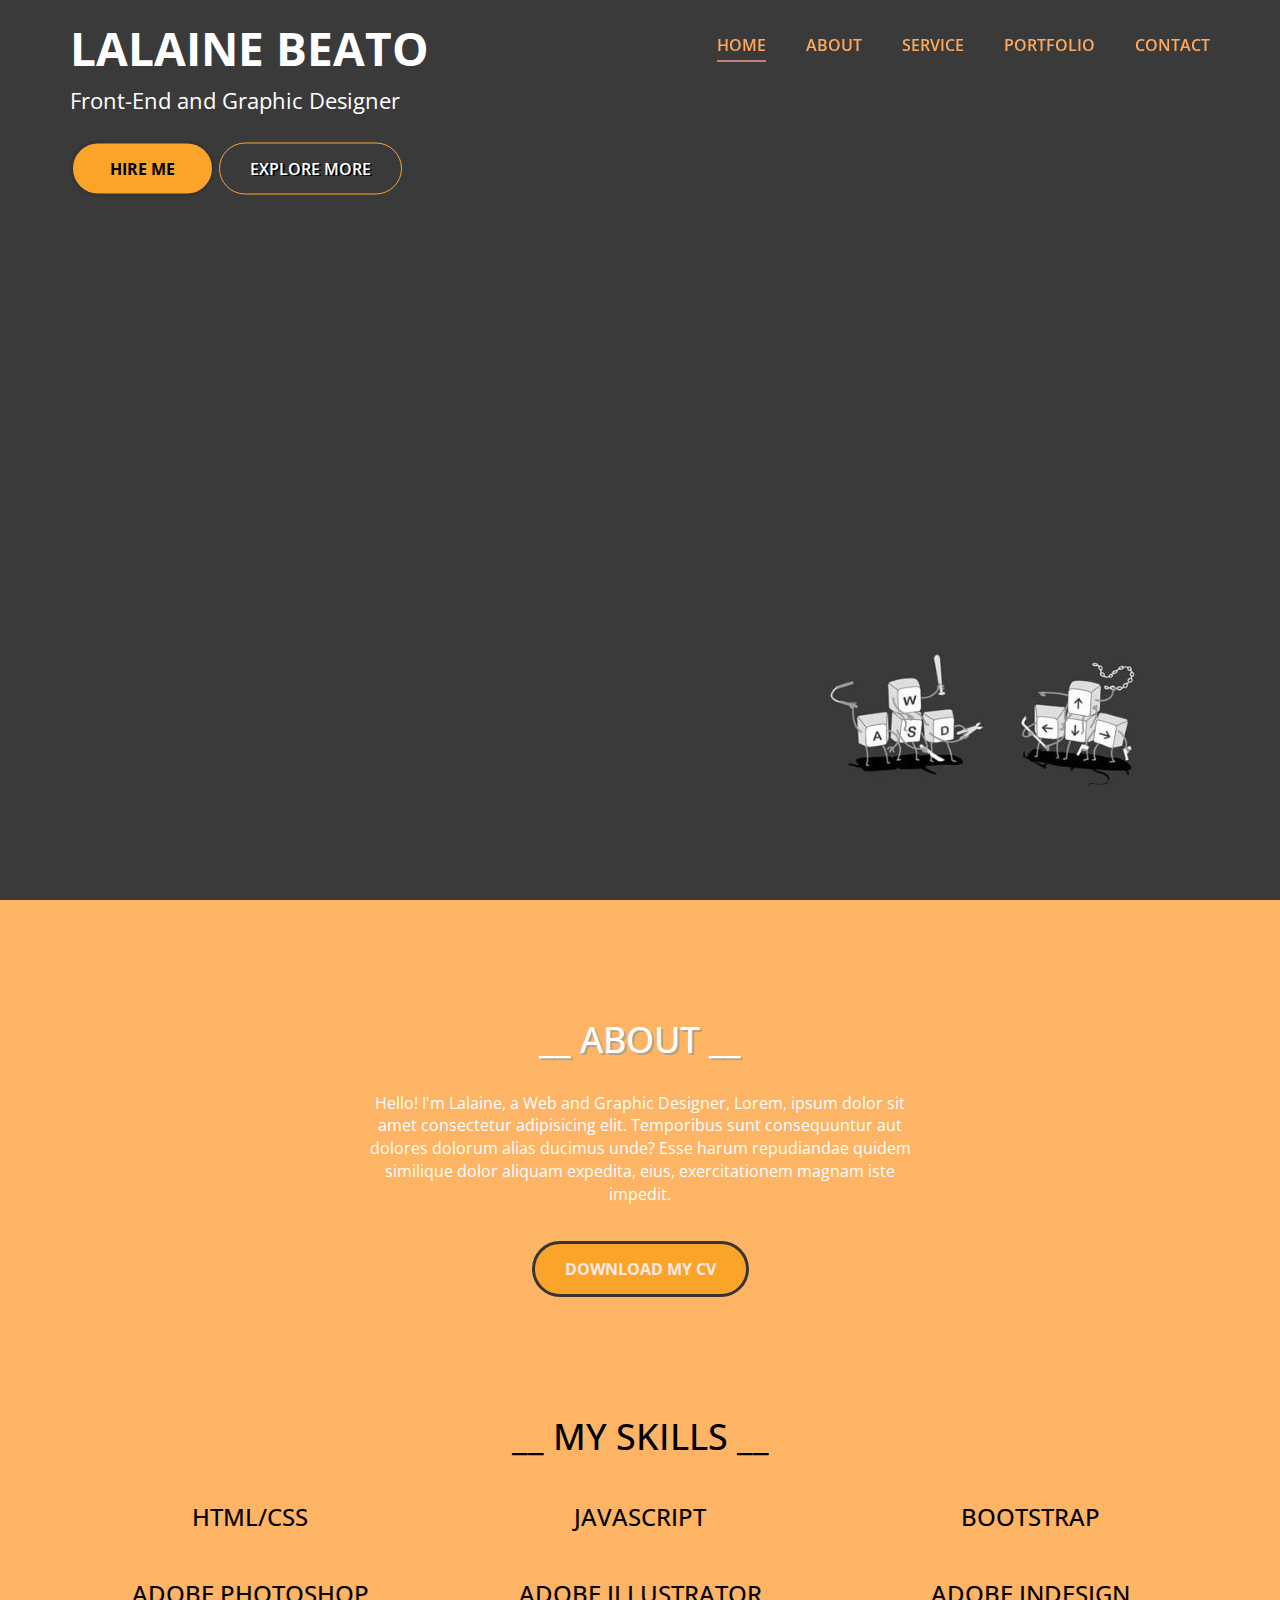
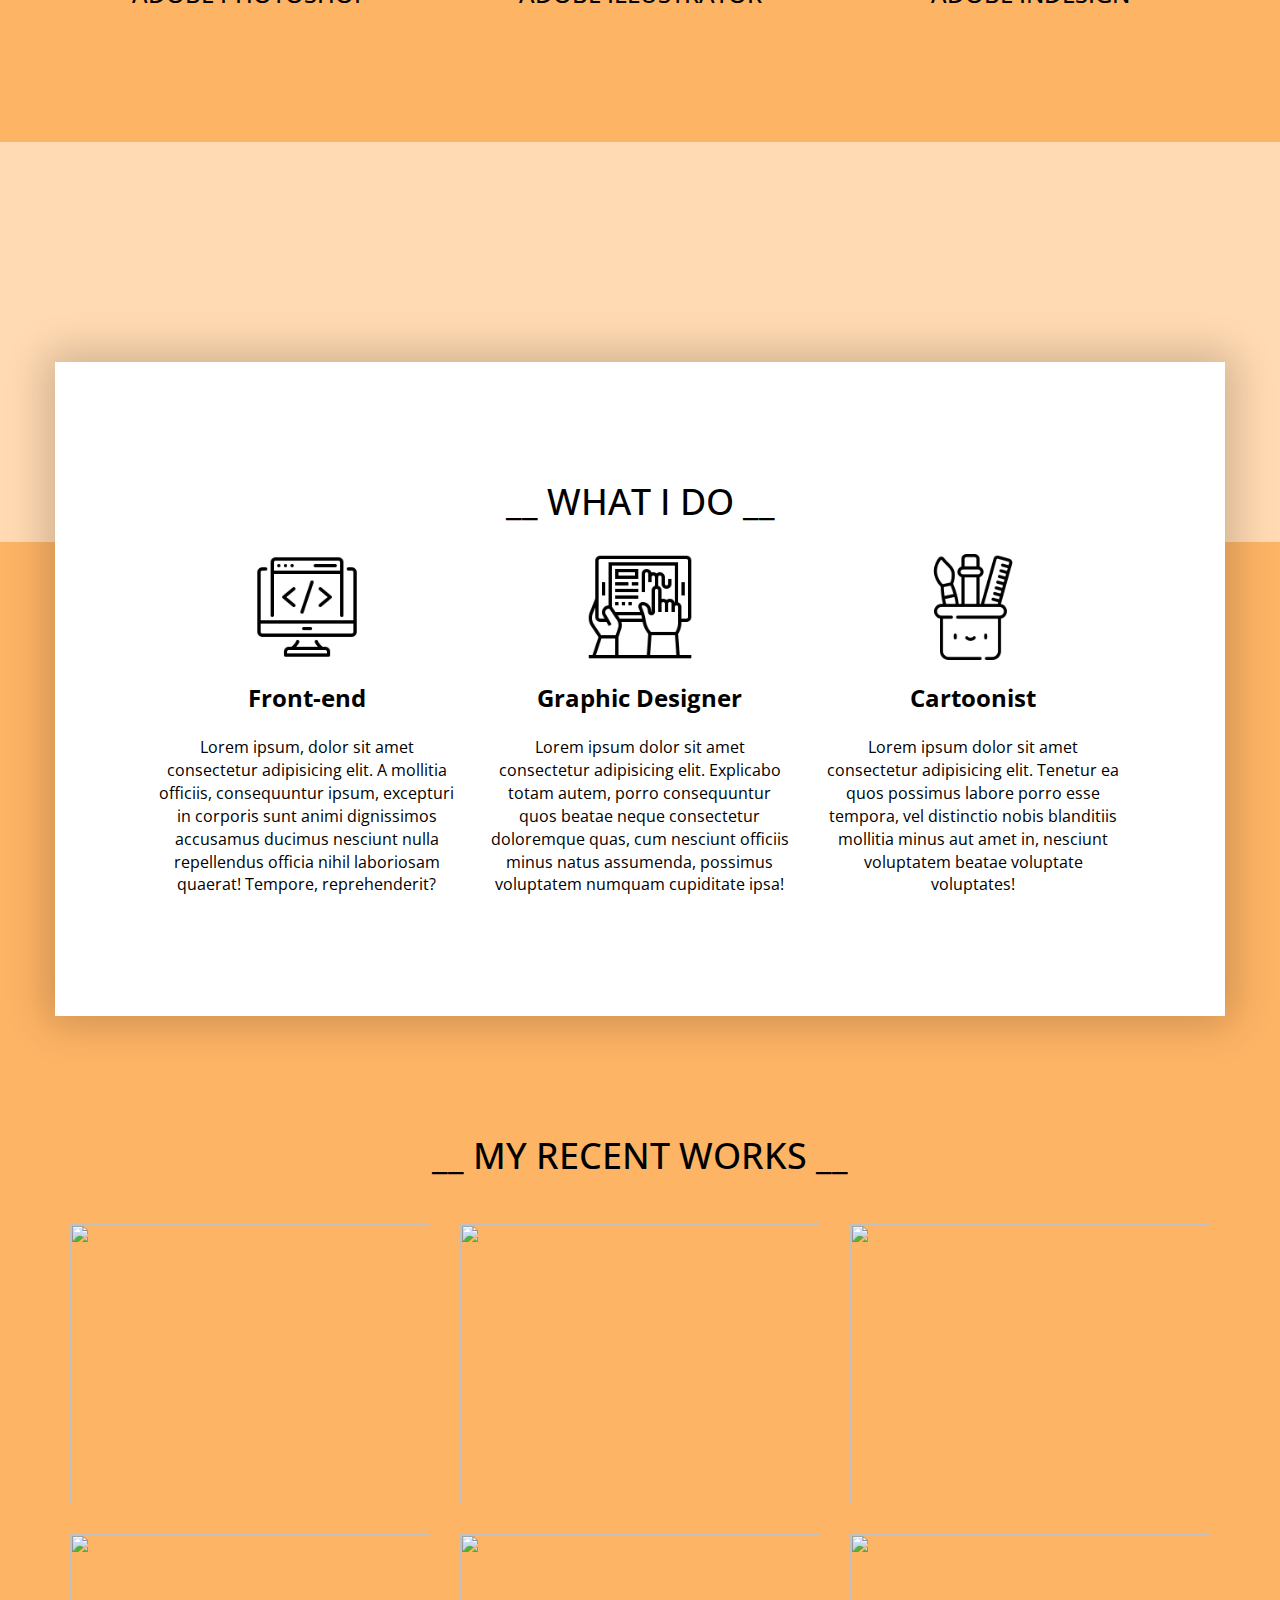
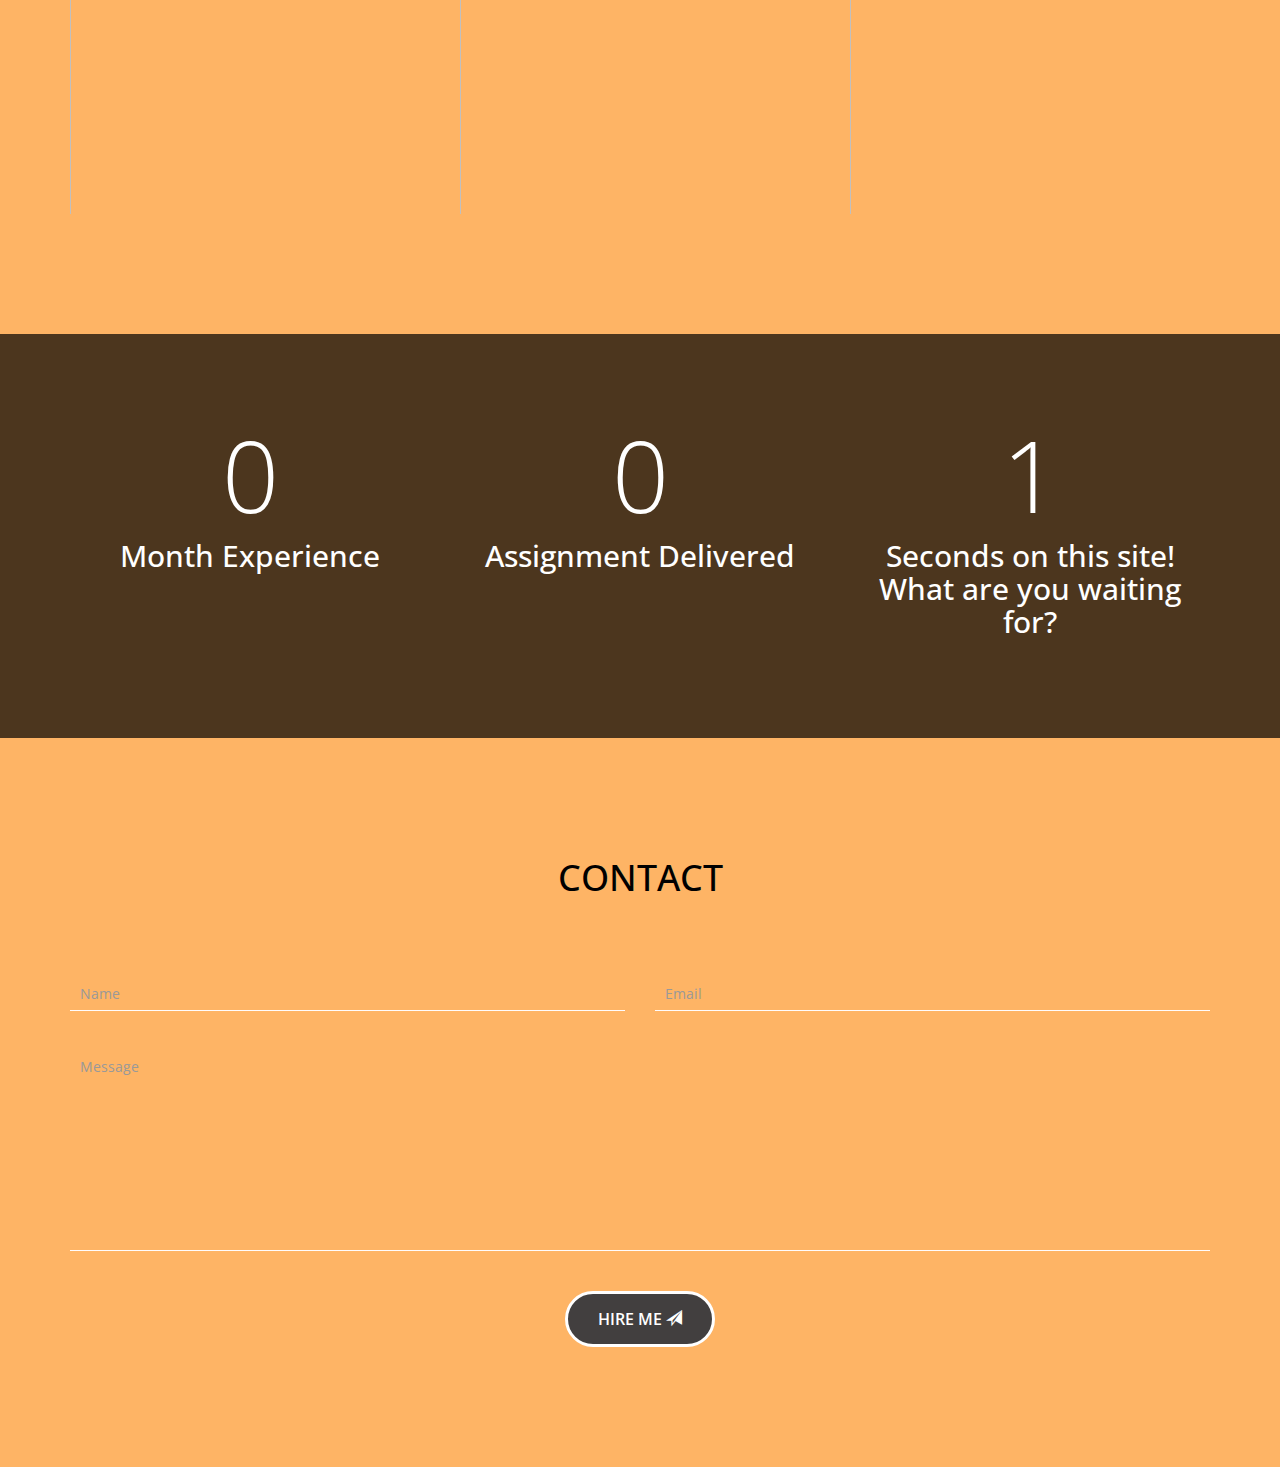
==== commit f1a8e361: "fixing hero img a-1" ====
--- a/lalainePortfolio_2022/index.html
+++ b/lalainePortfolio_2022/index.html
@@ -85,15 +85,15 @@
                     <h1>Lalaine Beato</h1>
                     <div class="page-scroll">
                         <p class="job-title">Front-End and Graphic Designer</p>
-                        <a href="#contact" class="btn btn-fill ">Hire me</a>
+                        <a href="#contact" class="btn btn-fill " style="color: black;">Hire me</a>
                         <div class="clearfix visible-xxs"></div>
                         <a href="#portfolio" class="btn btn-border">Explore more</a>
                     </div>
                 </div>
             
-                <div class="hero-img1">
+                <!-- <div class="hero-img1">
                     <img src="assets/img/lal.jpg" alt="">
-                </div>
+                </div> -->
 
             </div>
         </div>
@@ -105,8 +105,7 @@
             <div class="container">
                 <div class="row">
                     <div class="col-md-6 col-md-offset-3">
-                        <h2>About</h2>
-                        <img src="assets/img/lines.png" class="img-lines" alt="lines">
+                        <h2 style="margin-bottom: 2rem; text-shadow: rgba(151, 150, 150, 0.654) 2px 2px">__ About __</h2>
                         <p>Hello! I'm Lalaine, a Web and Graphic Designer, Lorem, ipsum dolor sit amet consectetur adipisicing elit. Temporibus sunt consequuntur aut dolores dolorum alias ducimus unde? Esse harum repudiandae quidem similique dolor aliquam expedita, eius, exercitationem magnam iste impedit.</p>
                         <a href="" class="btn btn-fill" target="_blank" download>Download my cv</a>
                     </div>
@@ -117,50 +116,31 @@
         <section class="site-section section-skills">
             <div class="container">
                 <div class="text-center">
-                    <h3>My Skills</h3>
-                    <img src="assets/img/lines.png" class="img-lines" alt="lines">
+                    <h3 style="margin-bottom:3rem;">__ My Skills __</h3>
                 </div>
                 <div class="row">
                     <div class="col-md-4">
                         <div class="skill">
                             <h4>Html/css</h4>
-                            <div class="progress">
-                                <div class="progress-bar" role="progressbar" data-transitiongoal="100"></div><!-- /.progress-bar -->
-                            </div><!-- /.progress -->
                         </div><!-- /.skill -->
                         <div class="skill">
                             <h4>Adobe Photoshop</h4>
-                            <div class="progress">
-                                <div class="progress-bar" role="progressbar" data-transitiongoal="75"></div><!-- /.progress-bar -->
-                            </div><!-- /.progress -->
                         </div><!-- /.skill -->
                     </div>
                     <div class="col-md-4">
                         <div class="skill">
                             <h4>Javascript</h4>
-                            <div class="progress">
-                                <div class="progress-bar" role="progressbar" data-transitiongoal="82"></div><!-- /.progress-bar -->
-                            </div><!-- /.progress -->
                         </div><!-- /.skill -->
                         <div class="skill">
                             <h4>Adobe Illustrator</h4>
-                            <div class="progress">
-                                <div class="progress-bar" role="progressbar" data-transitiongoal="66"></div><!-- /.progress-bar -->
-                            </div><!-- /.progress -->
                         </div><!-- /.skill -->
                     </div>
                     <div class="col-md-4">
                         <div class="skill">
                             <h4>Bootstrap</h4>
-                            <div class="progress">
-                                <div class="progress-bar" role="progressbar" data-transitiongoal="97"></div><!-- /.progress-bar -->
-                            </div><!-- /.progress -->
                         </div><!-- /.skill -->
                         <div class="skill">
                             <h4>Adobe InDesign</h4>
-                            <div class="progress">
-                                <div class="progress-bar" role="progressbar" data-transitiongoal="45"></div><!-- /.progress-bar -->
-                            </div><!-- /.progress -->
                         </div><!-- /.skill -->
                     </div>
                 </div>
@@ -171,26 +151,25 @@
             <div class="container">
                 <div class="row">
                     <div class="col-md-12">
-                        <h3>What i do</h3>
-                        <img src="assets/img/lines.png" class="img-lines" alt="lines">
+                        <h3>__ What i do __</h3>
                     </div>
                     <div class="col-sm-4">
                         <div class="service">
-                            <img src="assets/img/front-end.svg" alt="Front End Developer">
+                            <img src="assets/img/coding.png" alt="Front End Developer">
                             <h4>Front-end</h4>
                             <p>Lorem ipsum, dolor sit amet consectetur adipisicing elit. A mollitia officiis, consequuntur ipsum, excepturi in corporis sunt animi dignissimos accusamus ducimus nesciunt nulla repellendus officia nihil laboriosam quaerat! Tempore, reprehenderit?</p>
                         </div><!-- /.service -->
                     </div>
                     <div class="col-sm-4">
                         <div class="service">
-                            <img src="assets/img/back-end.svg" alt="Back End Developer">
+                            <img src="assets/img/electronic-signature.png" alt="Graphic Designer">
                             <h4>Graphic Designer</h4>
                             <p>Lorem ipsum dolor sit amet consectetur adipisicing elit. Explicabo totam autem, porro consequuntur quos beatae neque consectetur doloremque quas, cum nesciunt officiis minus natus assumenda, possimus voluptatem numquam cupiditate ipsa!</Label></p>
                         </div><!-- /.service -->
                     </div>
                     <div class="col-sm-4">
                         <div class="service">
-                            <img src="assets/img/consultancy.svg" alt="Coding">
+                            <img src="assets/img/pencil.png" alt="Cartoonist">
                             <h4>Cartoonist</h4>
                             <p>Lorem ipsum dolor sit amet consectetur adipisicing elit. Tenetur ea quos possimus labore porro esse tempora, vel distinctio nobis blanditiis mollitia minus aut amet in, nesciunt voluptatem beatae voluptate voluptates!</p>
                         </div><!-- /.service -->
@@ -202,8 +181,7 @@
         <section id="portfolio" class="site-section section-portfolio">
             <div class="container">
                 <div class="text-center">
-                    <h3>My recent Works</h3>
-                    <img src="assets/img/lines.png" class="img-lines" alt="lines">
+                    <h3 style="margin-bottom:3rem;"> __ My recent Works __</h3>
                 </div>
                 <div class="row">
                     <div class="col-md-4 col-xs-6">
@@ -292,8 +270,7 @@
         <section id="contact" class="site-section section-form text-center">
             <div class="container">
 
-                <h3>Contact</h3>
-                <img src="assets/img/lines.png" class="img-lines" alt="lines">
+                <h3 style="margin-bottom: 5rem;">Contact</h3>
                 <form>
                     <div class="row">
                         <div class="col-sm-6">
@@ -306,7 +283,7 @@
                             <textarea name="message" id="mesaage" class="form-control" placeholder="Message" required></textarea>
                         </div>
                     </div>
-                    <button href="#" class="btn btn-border" type="submit">Hire Me <span class="glyphicon glyphicon-send"></span></button>
+                    <button href="#" class="btn btn-border" type="submit" style="border:solid white; text-shadow:none; background-color: rgb(66, 63, 63); " >Hire Me <span class="glyphicon glyphicon-send"></span></button>
                 </form>
             </div>
         </section><!-- /.section-form -->
@@ -443,7 +420,6 @@
 
     <!-- Bootstrap core JavaScript
     ================================================== -->
-    <!-- Placed at the end of the document so the pages load faster -->
     <script src="https://ajax.googleapis.com/ajax/libs/jquery/3.1.1/jquery.min.js"></script>
     <script src="assets/js/bootstrap.min.js"></script>
     <script src="https://cdnjs.cloudflare.com/ajax/libs/jquery-easing/1.4.1/jquery.easing.min.js"></script>
--- a/lalainePortfolio_2022/assets/css/style.css
+++ b/lalainePortfolio_2022/assets/css/style.css
@@ -1,8 +1,3 @@
-/*
- * Theme Name: 
- * Theme URI: 
- * Version: 1.0
- * */
 
 /* FONT
 ================================================== */
@@ -84,7 +79,6 @@
     background-color:  #fba42a; 
     border-radius: 30px;
     border: solid rgb(54, 52, 52);
-    text-shadow: rgba(0, 0, 0, 0.566) 1.5px 2px;
     font-weight: bold;
 }
 
@@ -263,17 +257,21 @@
 } 
 
 .hero img {
-    height: 600px;
-}
-
+    width: 100%;
+    margin-left: 5%;
+}
+/*UNDER MAINTENANCE ahahaha wait!
+================================================== */
 .hero-img1 img{
-    margin-left: 57%;
-    margin-top: 18%;
+    margin-left: 18%;
+    margin-top: 75%;
     width: 30%;
     height: 30%;
     border-radius: 50%;
     box-shadow: #494646 40px 8px ;
     border: dashed white;
+    object-fit: cover;
+   
     
 
 }
@@ -330,11 +328,6 @@
     box-shadow: none;
 }
 
-.progress-bar {
-    background-color: #e7dbdb;  
-   
-}
-
 /* Section: Services */
 .section-services {
     position: relative;
@@ -379,6 +372,12 @@
 .service p {
     color: #000;
     margin-bottom: 0;
+}
+.service img{
+    margin-top: 2rem;
+    width:35%;
+    height:35%;
+    
 }
 
 /* Section: Portfolio */
--- a/lalainePortfolio_2022/assets/css/responsive.css
+++ b/lalainePortfolio_2022/assets/css/responsive.css
@@ -17,11 +17,6 @@
 
 	.hero img {
 		height: 500px;
-	}
-
-	.hero img img1{
-		width: 100%;
-  		height: auto;
 	}
 
 	/* SITEMAIN
@@ -412,11 +407,18 @@
 		display: block;
 	}
 
+	.hero img img1 {
+		width: 100%;
+		object-fit: cover;
+	}
+
 	/* HERO
 	================================================== */
 	.hero .visible-xxs + .btn {
 		margin-top: 10px;
 	}
+
+
 
 	/* SITEMAIN
 	================================================== */
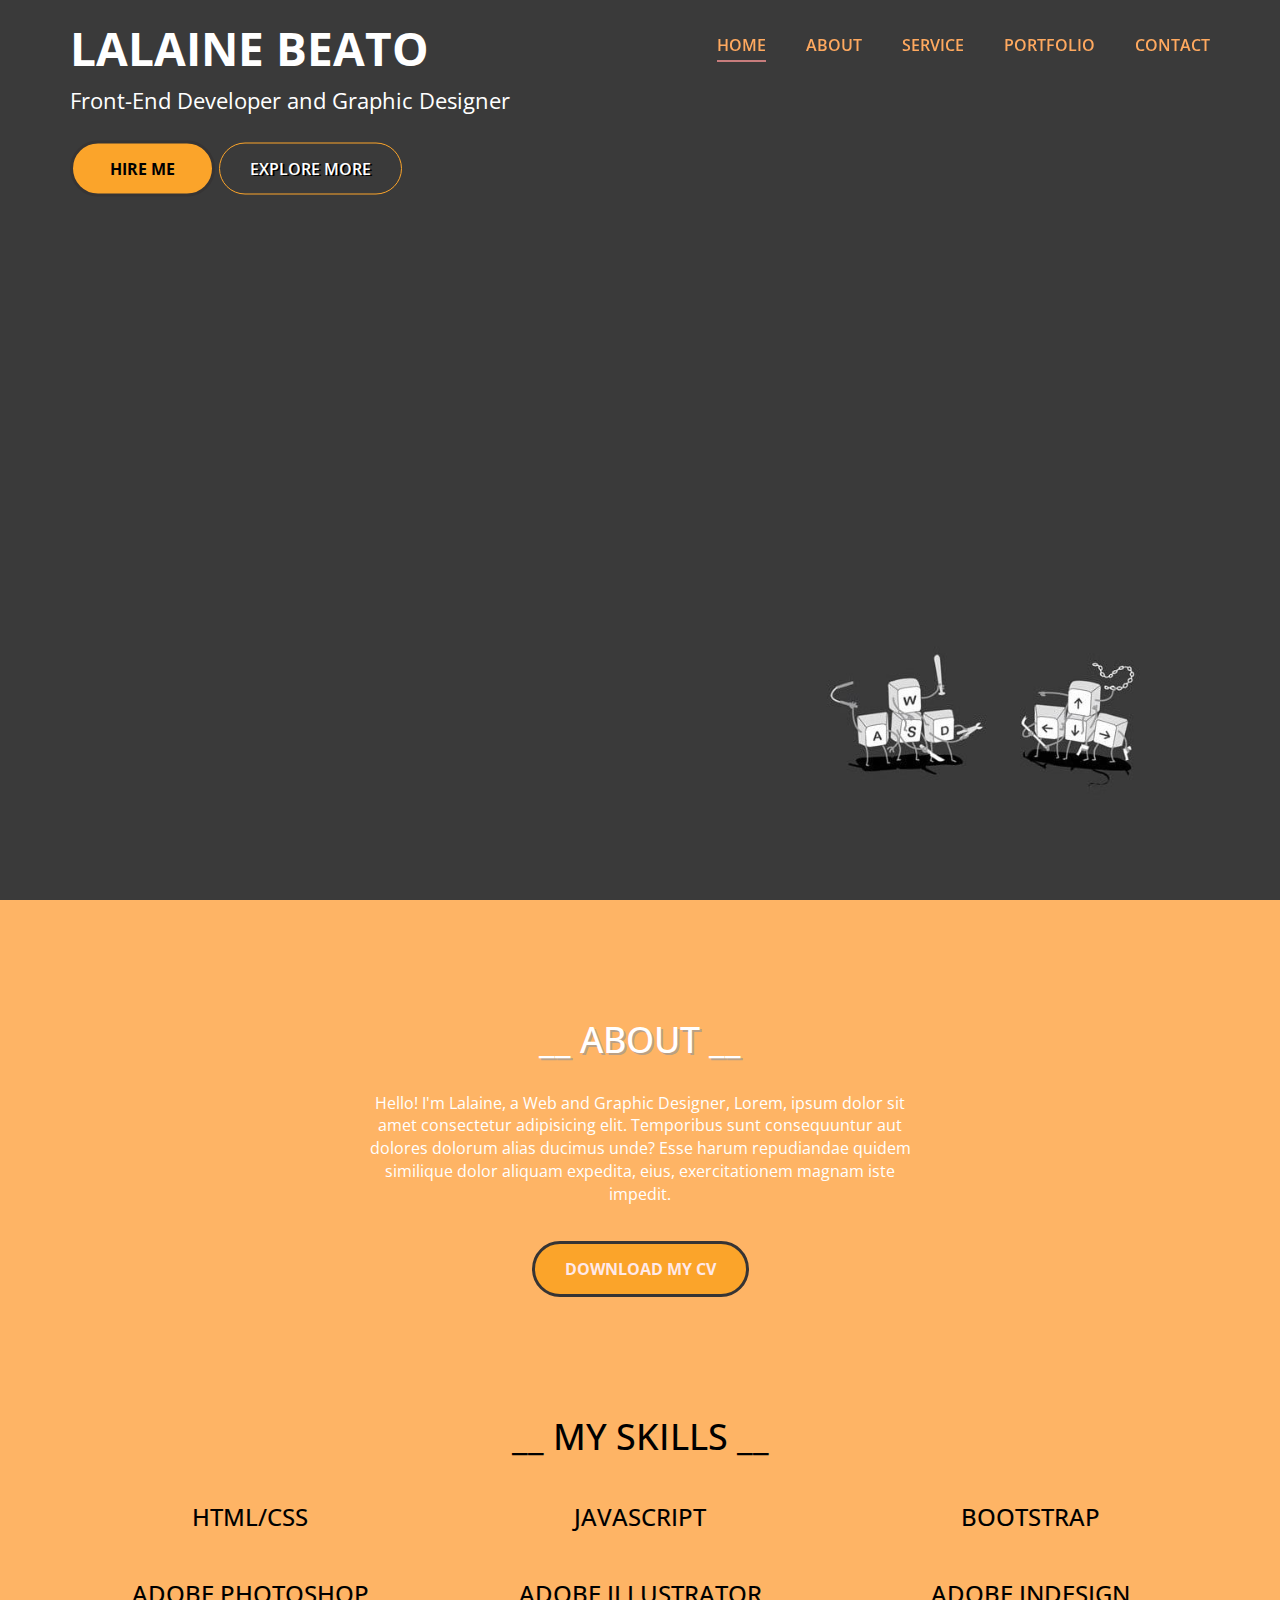
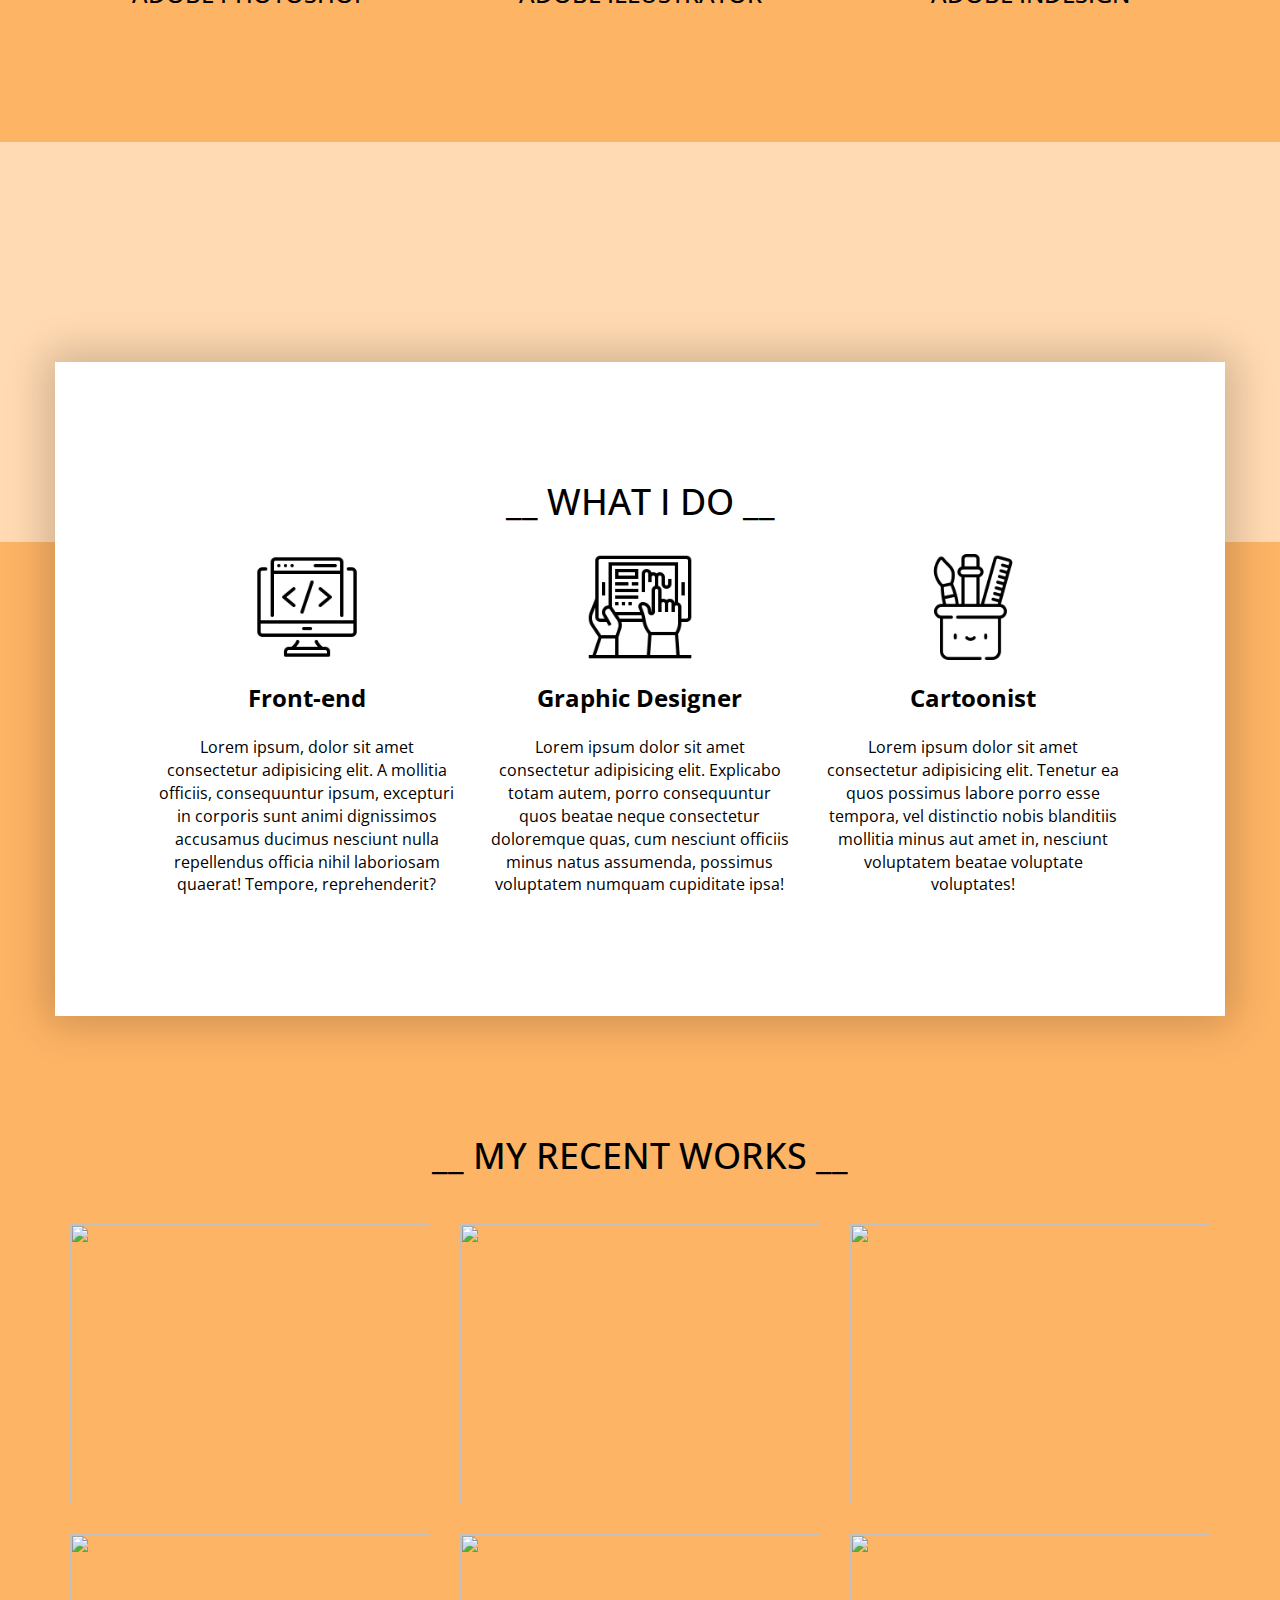
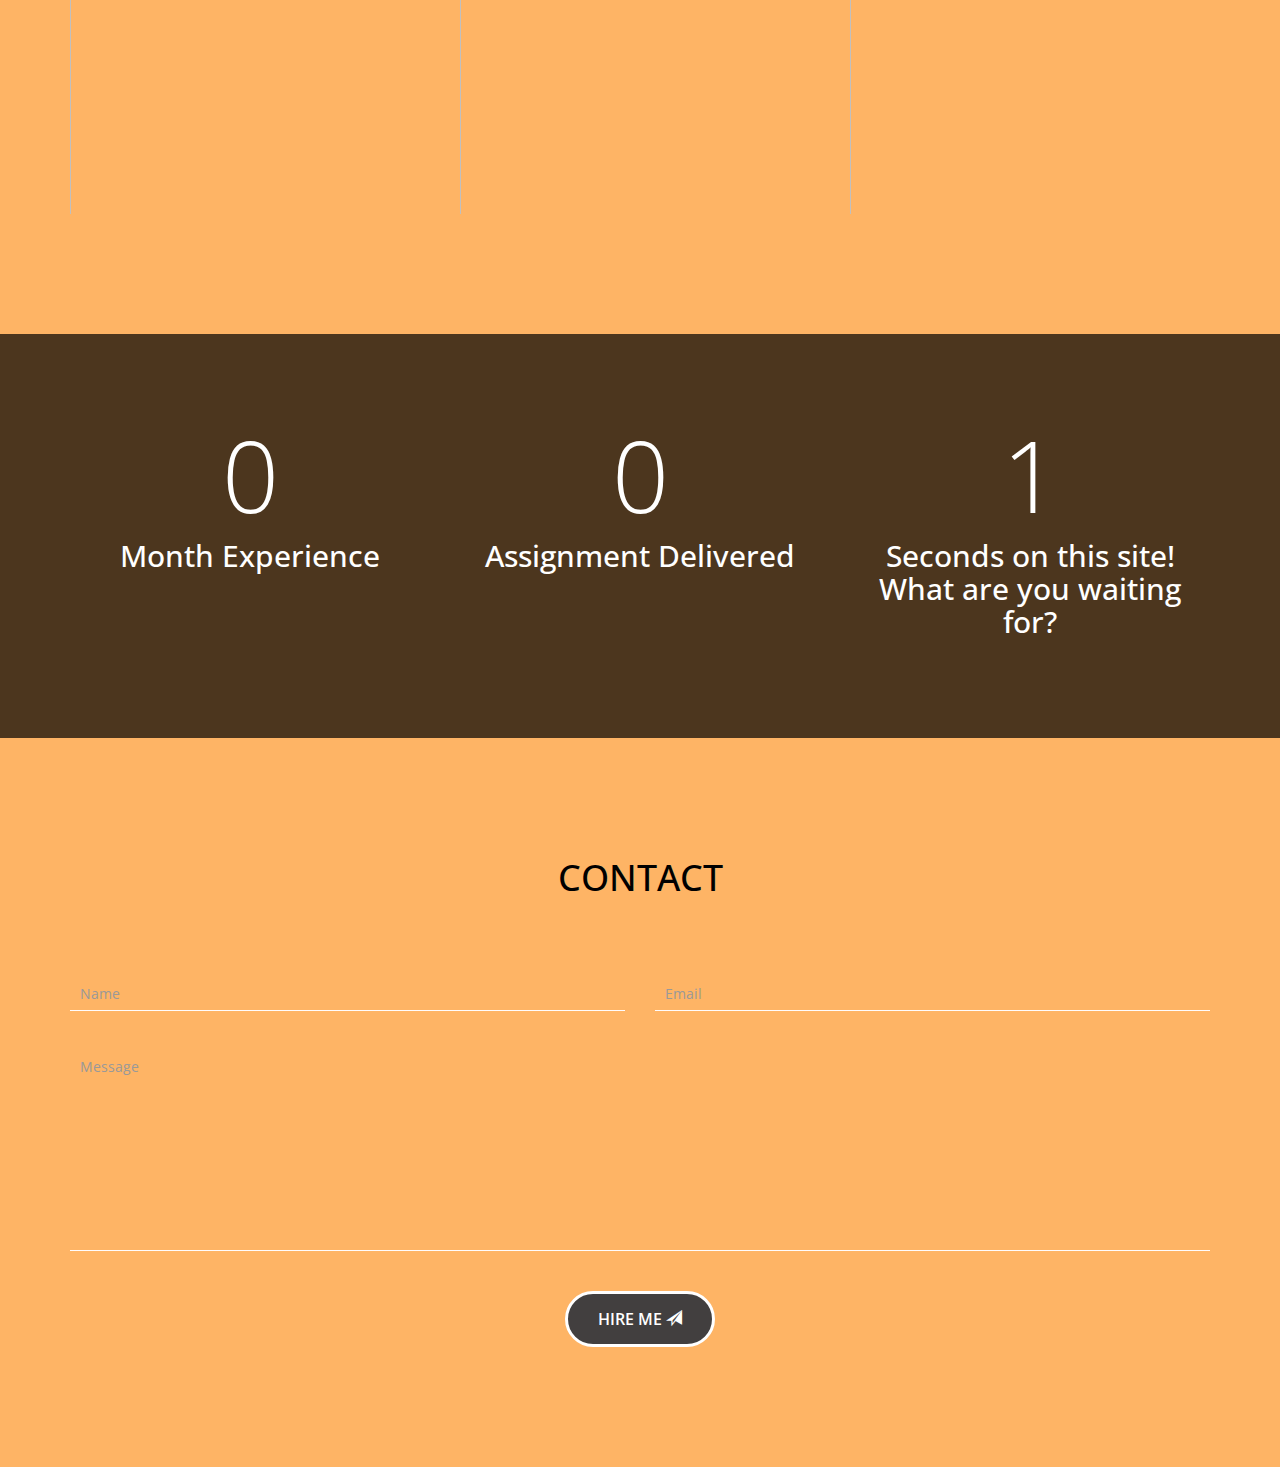
==== commit b493a8c2: "Update index.html" ====
--- a/lalainePortfolio_2022/index.html
+++ b/lalainePortfolio_2022/index.html
@@ -2,8 +2,7 @@
 <html lang="en">
 <head>
 
-    <!-- Basic Page Needs
-    ================================================== -->
+   
     <meta http-equiv="Content-Type" content="text/html; charset=utf-8">
     <meta http-equiv="X-UA-Compatible" content="IE=edge">
 
@@ -31,15 +30,9 @@
     <!-- Bootstrap core CSS -->
     <link href="assets/css/bootstrap.min.css" rel="stylesheet">
 
-    <!-- Custom styles for this template -->
+    
     <link href="assets/css/style.css" rel="stylesheet">
     <link href="assets/css/responsive.css" rel="stylesheet">
-
-    <!-- HTML5 shim and Respond.js IE8 support of HTML5 elements and media queries -->
-    <!--[if lt IE 9]>
-    <script src="https://oss.maxcdn.com/libs/html5shiv/3.7.0/html5shiv.js"></script>
-    <script src="https://oss.maxcdn.com/libs/respond.js/1.4.2/respond.min.js"></script>
-    <![endif]-->
 
 </head>
 <body>
@@ -84,7 +77,7 @@
                 <div class="col-md-6">
                     <h1>Lalaine Beato</h1>
                     <div class="page-scroll">
-                        <p class="job-title">Front-End and Graphic Designer</p>
+                        <p class="job-title">Front-End Developer and Graphic Designer</p>
                         <a href="#contact" class="btn btn-fill " style="color: black;">Hire me</a>
                         <div class="clearfix visible-xxs"></div>
                         <a href="#portfolio" class="btn btn-border">Explore more</a>
@@ -418,7 +411,7 @@
       </div><!-- /.modal-dialog -->
     </div><!-- /.modal -->
 
-    <!-- Bootstrap core JavaScript
+    <!-- Bootstrap core JavaScript wahahaha
     ================================================== -->
     <script src="https://ajax.googleapis.com/ajax/libs/jquery/3.1.1/jquery.min.js"></script>
     <script src="assets/js/bootstrap.min.js"></script>
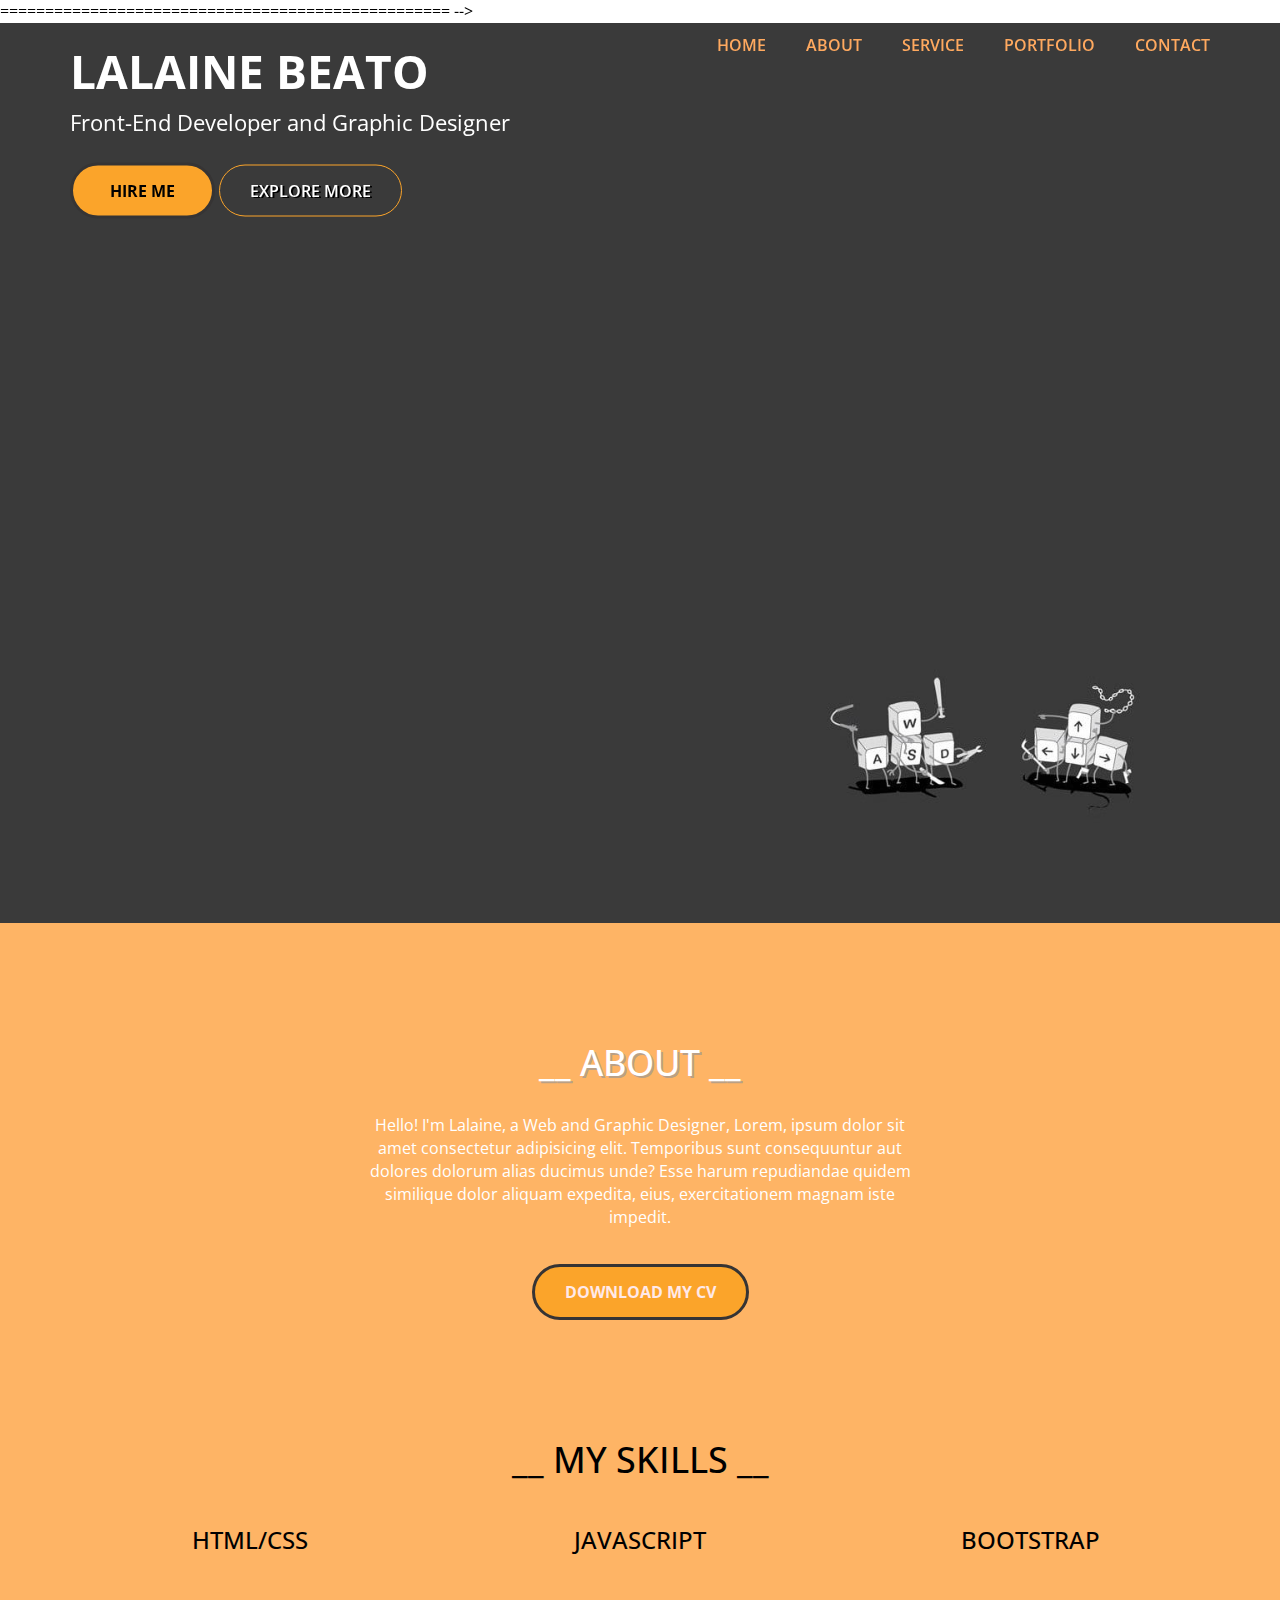
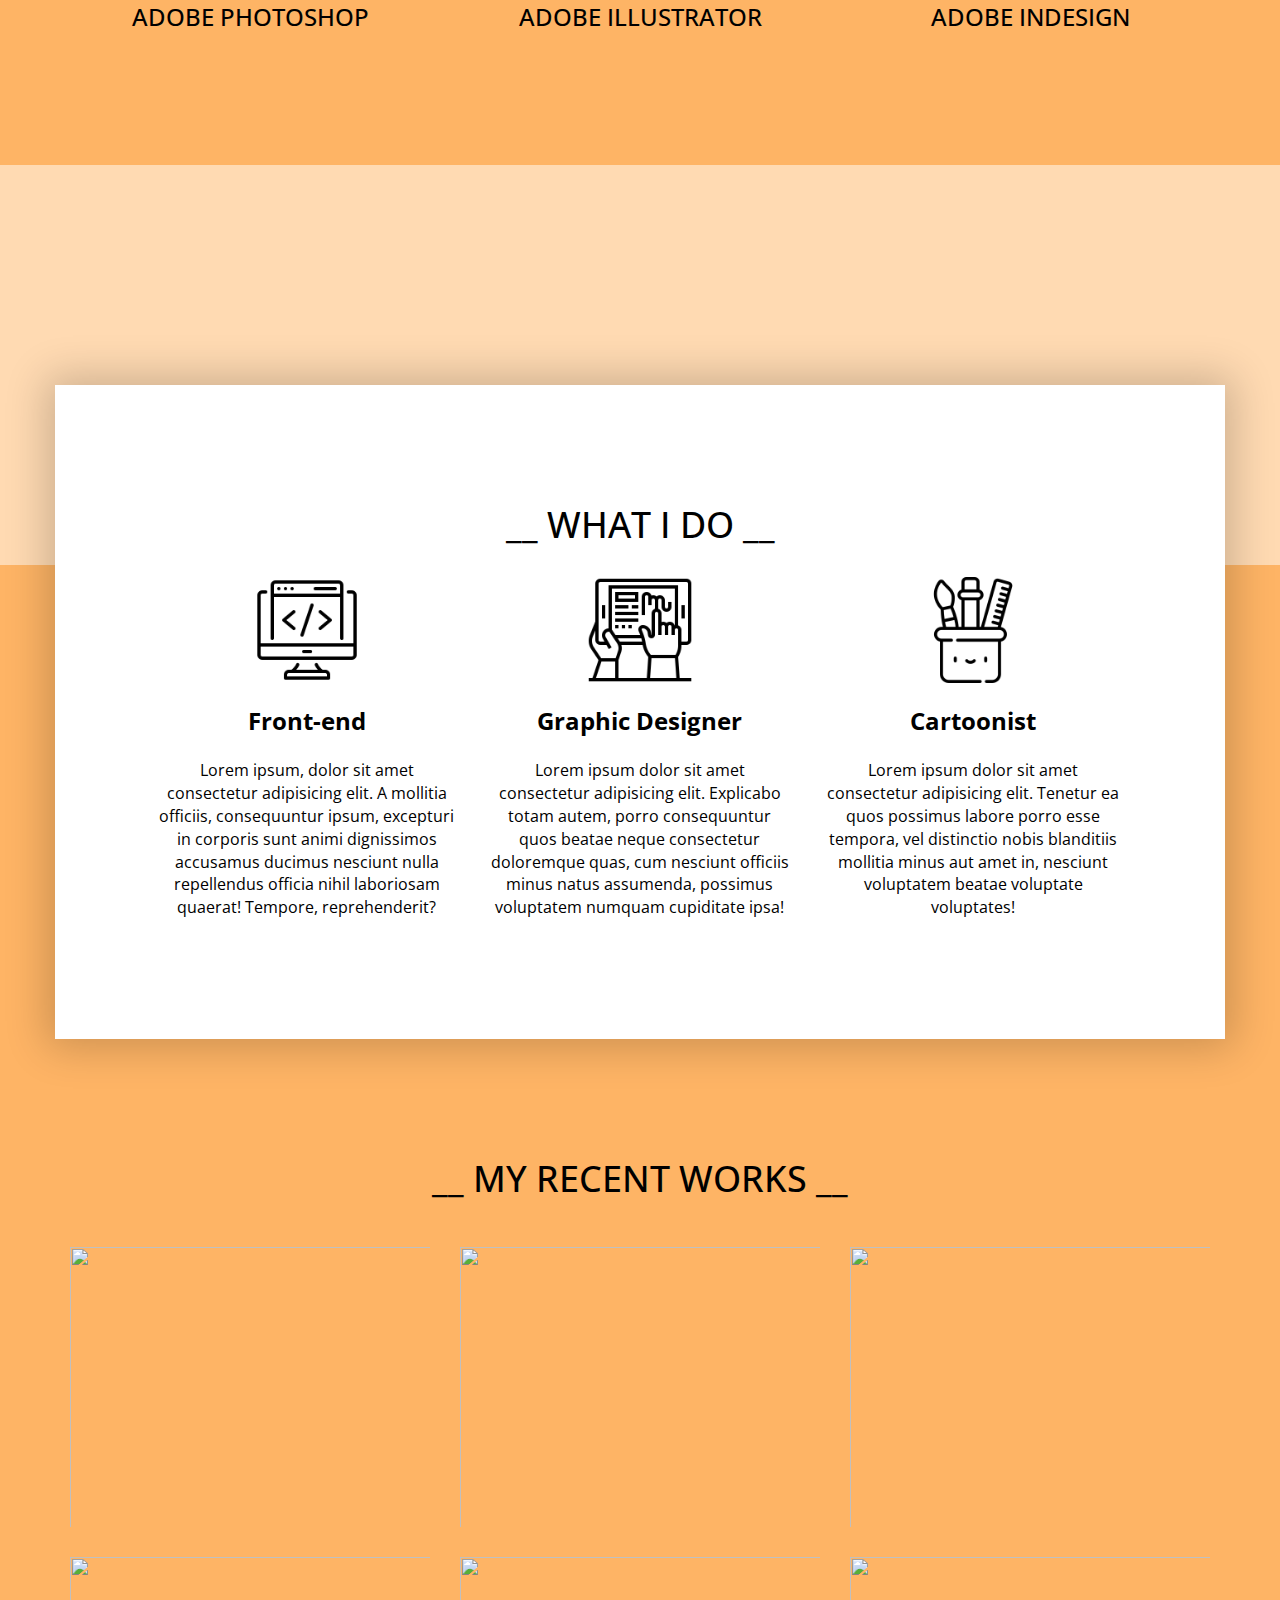
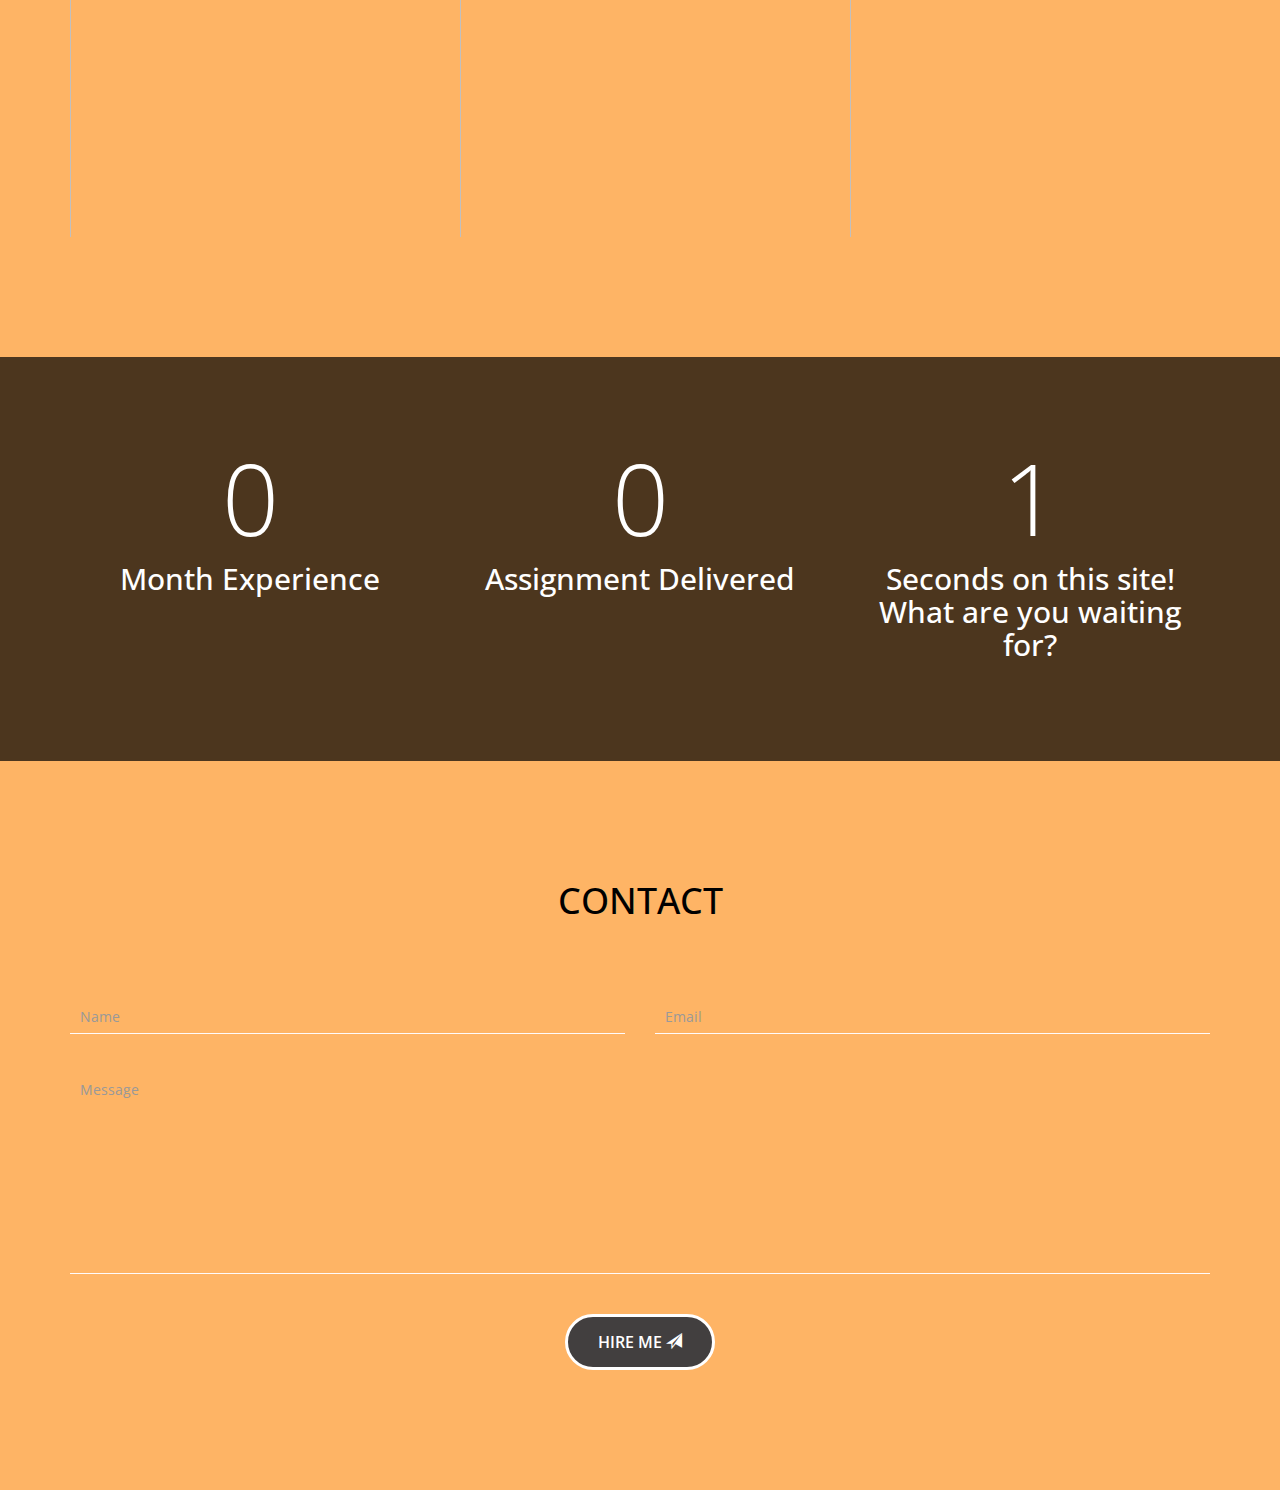
==== commit 8dd82e99: "Update index.html" ====
--- a/lalainePortfolio_2022/index.html
+++ b/lalainePortfolio_2022/index.html
@@ -20,7 +20,7 @@
     <!-- Fonts -->
     <link href="https://fonts.googleapis.com/css?family=Open+Sans:300,400,600,700" rel="stylesheet">
 
-    <!-- 
+    
     ================================================== -->
     <link rel="apple-touch-icon" sizes="180x180" href="">
     <link rel="icon" type="image/png" sizes="16x16" href="">
